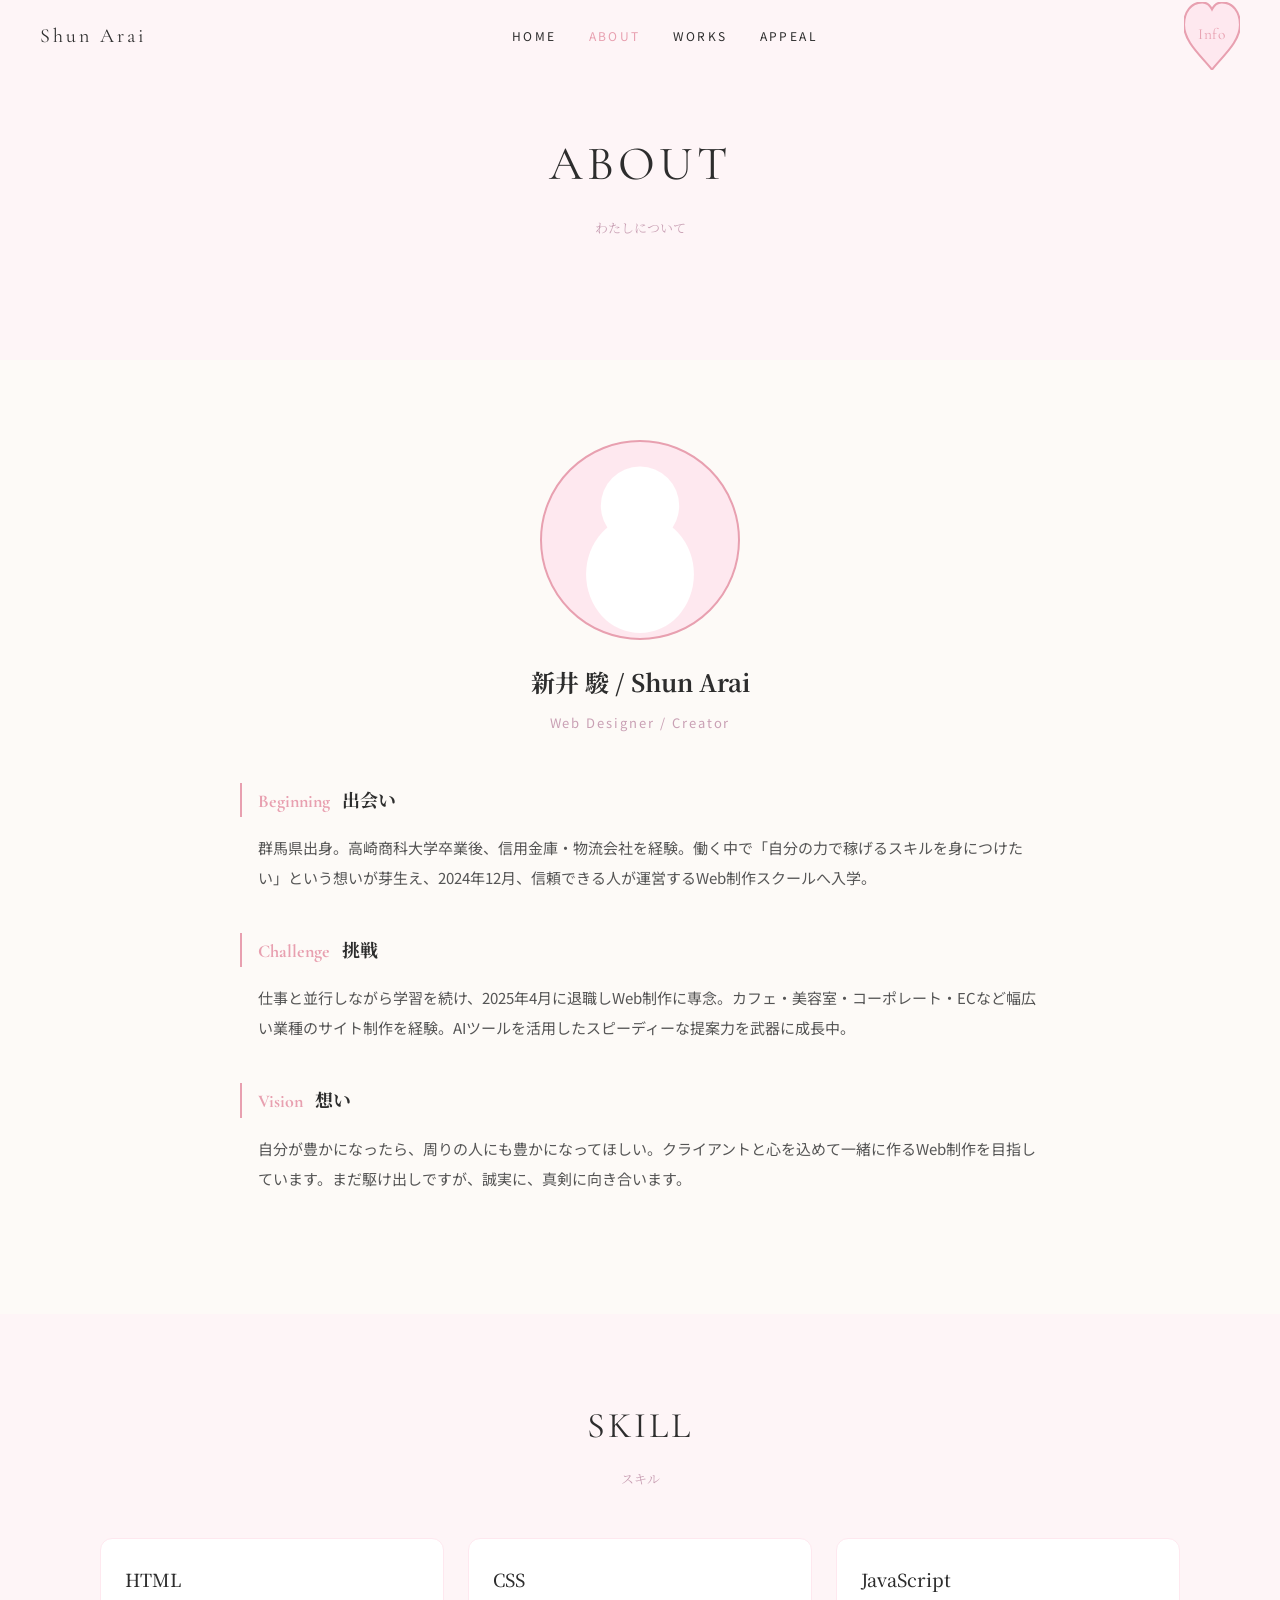
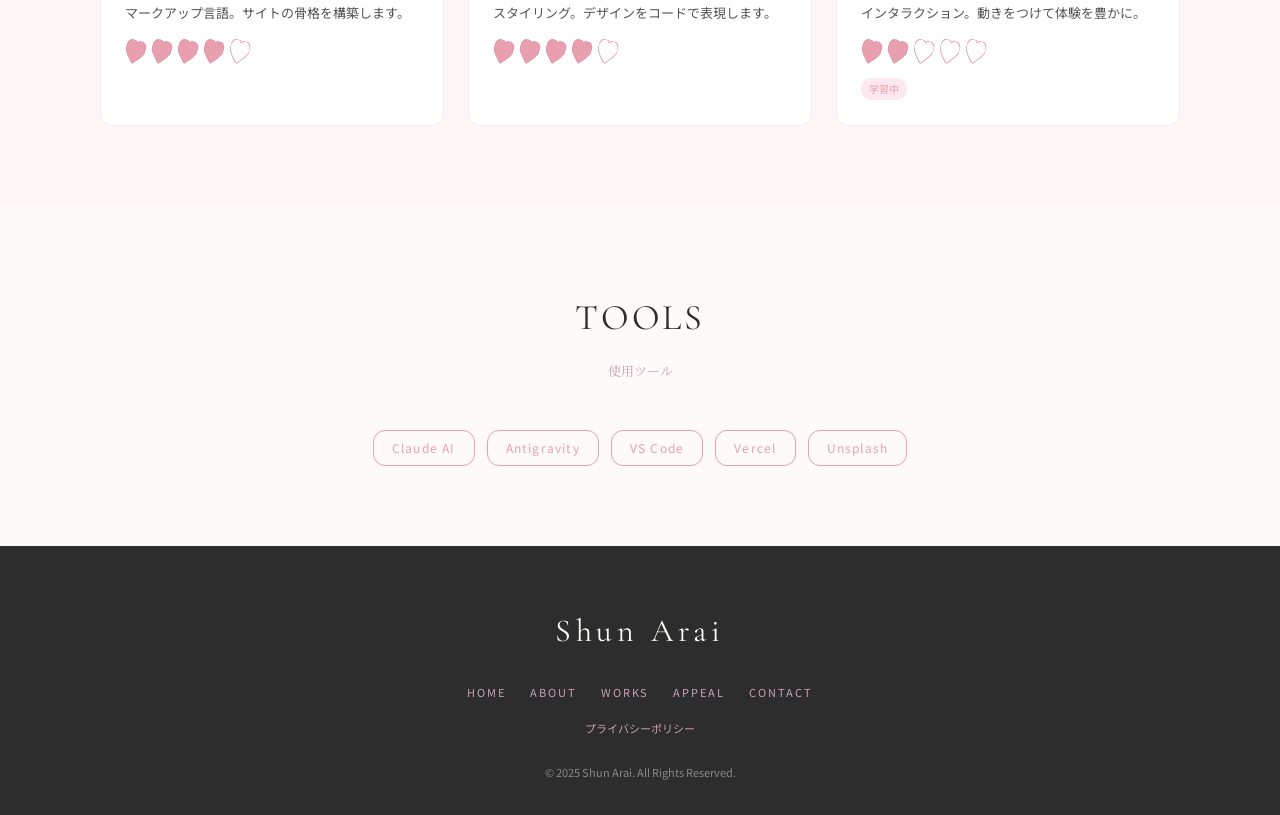
==== about.html @ b7d4d01d "Initial commit for Portfolio" ====
<!DOCTYPE html>
<html lang="ja">
<head>
  <meta charset="UTF-8">
  <meta name="viewport" content="width=device-width, initial-scale=1.0">
  <meta name="description" content="新井 駿のプロフィール。群馬県出身のWeb Designer / Creator。経歴・スキル・使用ツールをご紹介します。">
  <title>ABOUT | Shun Arai Portfolio</title>
  <link rel="stylesheet" href="style.css">
</head>
<body>
  <!-- ページ遷移オーバーレイ -->
  <div class="page-transition-overlay" id="page-transition"></div>

  <!-- ヘッダー -->
  <header class="header" id="header">
    <a href="index.html" class="header-logo">Shun Arai</a>
    <nav class="header-nav">
      <a href="index.html">HOME</a>
      <a href="about.html" class="is-active">ABOUT</a>
      <a href="works.html">WORKS</a>
      <a href="appeal.html">APPEAL</a>
    </nav>
    <a href="contact.html" class="header-cta-petal" aria-label="お問い合わせ">
      <svg viewBox="0 0 40 48" xmlns="http://www.w3.org/2000/svg">
        <path class="petal-bg" d="M20 48 C12 38 0 28 0 16 C0 7 5 0 13 0 C16 0 18.5 2 20 5 C21.5 2 24 0 27 0 C35 0 40 7 40 16 C40 28 28 38 20 48Z" fill="#FEE8EF" stroke="#E8A0B0" stroke-width="1.5"/>
        <text class="petal-text" x="20" y="26" text-anchor="middle" font-family="'Cormorant Garamond', serif" font-size="11" fill="#E8A0B0" letter-spacing="0.5">Info</text>
      </svg>
    </a>
    <button class="hamburger" id="hamburger" aria-label="メニューを開く">
      <span></span><span></span><span></span>
    </button>
  </header>

  <div class="sp-menu" id="sp-menu">
    <a href="index.html">HOME</a>
    <a href="about.html" class="is-active">ABOUT</a>
    <a href="works.html">WORKS</a>
    <a href="appeal.html">APPEAL</a>
    <a href="contact.html">INFO</a>
  </div>

  <!-- ヒーロー -->
  <section class="hero hero--medium bg-section" id="hero">
    <div class="sakura-container" data-petals="15"></div>
    <h1 class="hero-title">ABOUT</h1>
    <p class="hero-subtitle">わたしについて</p>
  </section>

  <!-- プロフィールセクション -->
  <section class="section bg-off-white" id="profile">
    <div class="container--narrow">
      <!-- 写真・名前・肩書き -->
      <div class="fade-in" style="text-align:center;margin-bottom:48px;">
        <div style="display:flex;justify-content:center;margin-bottom:20px;">
          <div class="profile-photo">
            <svg viewBox="0 0 200 200" xmlns="http://www.w3.org/2000/svg" aria-label="プロフィール写真">
              <ellipse cx="100" cy="135" rx="55" ry="60" fill="#fff"/>
              <circle cx="100" cy="65" r="40" fill="#fff"/>
            </svg>
          </div>
        </div>
        <h2 style="font-family:var(--font-serif);font-size:24px;color:var(--text-main);">新井 駿 / Shun Arai</h2>
        <p style="font-size:13px;letter-spacing:0.15em;color:var(--mauve);margin-top:8px;">Web Designer / Creator</p>
      </div>

      <!-- ストーリー：出会い -->
      <div class="story-chapter fade-in">
        <h3 class="story-title">
          <span class="story-title-en">Beginning</span>
          <span class="story-title-jp">出会い</span>
        </h3>
        <p class="story-text">群馬県出身。高崎商科大学卒業後、信用金庫・物流会社を経験。働く中で「自分の力で稼げるスキルを身につけたい」という想いが芽生え、2024年12月、信頼できる人が運営するWeb制作スクールへ入学。</p>
      </div>

      <!-- ストーリー：挑戦 -->
      <div class="story-chapter fade-in">
        <h3 class="story-title">
          <span class="story-title-en">Challenge</span>
          <span class="story-title-jp">挑戦</span>
        </h3>
        <p class="story-text">仕事と並行しながら学習を続け、2025年4月に退職しWeb制作に専念。カフェ・美容室・コーポレート・ECなど幅広い業種のサイト制作を経験。AIツールを活用したスピーディーな提案力を武器に成長中。</p>
      </div>

      <!-- ストーリー：想い -->
      <div class="story-chapter fade-in">
        <h3 class="story-title">
          <span class="story-title-en">Vision</span>
          <span class="story-title-jp">想い</span>
        </h3>
        <p class="story-text">自分が豊かになったら、周りの人にも豊かになってほしい。クライアントと心を込めて一緒に作るWeb制作を目指しています。まだ駆け出しですが、誠実に、真剣に向き合います。</p>
      </div>
    </div>
  </section>

  <!-- スキルセクション -->
  <section class="section bg-section" id="skill">
    <div class="container">
      <h2 class="section-title-en fade-in">SKILL</h2>
      <p class="section-title-sub fade-in">スキル</p>

      <div class="skill-grid fade-in">
        <!-- HTML -->
        <div class="skill-card">
          <h3 class="skill-name">HTML</h3>
          <p class="skill-desc">マークアップ言語。サイトの骨格を構築します。</p>
          <div class="skill-dots">
            <span class="skill-sakura is-filled"></span>
            <span class="skill-sakura is-filled"></span>
            <span class="skill-sakura is-filled"></span>
            <span class="skill-sakura is-filled"></span>
            <span class="skill-sakura"></span>
          </div>
        </div>
        <!-- CSS -->
        <div class="skill-card">
          <h3 class="skill-name">CSS</h3>
          <p class="skill-desc">スタイリング。デザインをコードで表現します。</p>
          <div class="skill-dots">
            <span class="skill-sakura is-filled"></span>
            <span class="skill-sakura is-filled"></span>
            <span class="skill-sakura is-filled"></span>
            <span class="skill-sakura is-filled"></span>
            <span class="skill-sakura"></span>
          </div>
        </div>
        <!-- JavaScript -->
        <div class="skill-card">
          <h3 class="skill-name">JavaScript</h3>
          <p class="skill-desc">インタラクション。動きをつけて体験を豊かに。</p>
          <div class="skill-dots">
            <span class="skill-sakura is-filled"></span>
            <span class="skill-sakura is-filled"></span>
            <span class="skill-sakura"></span>
            <span class="skill-sakura"></span>
            <span class="skill-sakura"></span>
          </div>
          <span class="skill-badge">学習中</span>
        </div>
      </div>
    </div>
  </section>

  <!-- 使用ツールセクション -->
  <section class="section bg-off-white" id="tools">
    <div class="container">
      <h2 class="section-title-en fade-in">TOOLS</h2>
      <p class="section-title-sub fade-in">使用ツール</p>

      <div class="tools-list fade-in">
        <span class="tool-tag">Claude AI</span>
        <span class="tool-tag">Antigravity</span>
        <span class="tool-tag">VS Code</span>
        <span class="tool-tag">Vercel</span>
        <span class="tool-tag">Unsplash</span>
      </div>
    </div>
  </section>

  <!-- フッター -->
  <footer class="footer">
    <p class="footer-logo">Shun Arai</p>
    <nav class="footer-nav">
      <a href="index.html">HOME</a>
      <a href="about.html">ABOUT</a>
      <a href="works.html">WORKS</a>
      <a href="appeal.html">APPEAL</a>
      <a href="contact.html">CONTACT</a>
    </nav>
    <p class="footer-privacy"><a href="privacy.html">プライバシーポリシー</a></p>
    <p class="footer-copy">© 2025 Shun Arai. All Rights Reserved.</p>
  </footer>

  <a href="contact.html" class="sp-fixed-cta">お問い合わせ</a>
  <script src="script.js"></script>
</body>
</html>
---- style.css ----
/* ============================================
   Shun Arai Portfolio - Design System
   テーマ：春・桜 / やわらかく上品で誠実な印象
   ============================================ */

/* --- Google Fonts 読み込み --- */
@import url('https://fonts.googleapis.com/css2?family=Cormorant+Garamond:wght@400;500&family=Noto+Sans+JP:wght@300;400;500&family=Noto+Serif+JP:wght@400;500;600&display=swap');

/* --- CSS変数（カラーパレット・フォント・共通値） --- */
:root {
  /* メインカラー */
  --off-white: #FDFAF7;
  --sakura-pink: #E8A0B0;
  --mauve: #C9A0B4;
  --charcoal: #2D2D2D;
  --light-pink: #FCE8EF;
  /* サブカラー */
  --bg-section: #FEF5F7;
  --bg-badge: #FEE8EF;
  /* テキストカラー */
  --text-main: #2D2D2D;
  --text-sub: #555;
  --text-muted: #888;
  /* フォント */
  --font-display: 'Cormorant Garamond', serif;
  --font-serif: 'Noto Serif JP', serif;
  --font-sans: 'Noto Sans JP', sans-serif;
  /* レイアウト */
  --header-height-pc: 72px;
  --header-height-sp: 56px;
  --max-width: 1080px;
  --max-width-narrow: 800px;
}

/* --- リセット --- */
*, *::before, *::after {
  margin: 0;
  padding: 0;
  box-sizing: border-box;
}

html {
  scroll-behavior: smooth;
  -webkit-text-size-adjust: 100%;
}

body {
  font-family: var(--font-sans);
  background: var(--off-white);
  color: var(--text-main);
  line-height: 1.8;
  overflow-x: hidden;
  -webkit-font-smoothing: antialiased;
}

a {
  text-decoration: none;
  color: inherit;
  transition: color 0.2s;
}

ul, ol { list-style: none; }
img { max-width: 100%; height: auto; display: block; }
button, input, select, textarea {
  font-family: inherit;
  font-size: inherit;
  border: none;
  outline: none;
  background: none;
}
button { cursor: pointer; }

/* --- 共通レイアウト --- */
.container {
  width: 90%;
  max-width: var(--max-width);
  margin: 0 auto;
}

.container--narrow {
  width: 90%;
  max-width: var(--max-width-narrow);
  margin: 0 auto;
}

/* セクション共通パディング */
.section { padding: 80px 0; }

/* セクションラベル（英字小文字） */
.section-label {
  font-family: var(--font-display);
  font-size: 11px;
  letter-spacing: 0.2em;
  color: var(--mauve);
  text-align: center;
  text-transform: uppercase;
  margin-bottom: 8px;
}

/* セクション見出し */
.section-title {
  font-family: var(--font-serif);
  font-size: 28px;
  font-weight: 500;
  color: var(--text-main);
  text-align: center;
  margin-bottom: 48px;
}

/* セクション英字見出し（大きめ） */
.section-title-en {
  font-family: var(--font-display);
  font-size: 36px;
  font-weight: 400;
  color: var(--text-main);
  text-align: center;
  letter-spacing: 0.08em;
}

.section-title-sub {
  font-family: var(--font-serif);
  font-size: 13px;
  color: var(--mauve);
  text-align: center;
  margin-top: 8px;
  margin-bottom: 48px;
}

/* 背景色ユーティリティ */
.bg-off-white { background: var(--off-white); }
.bg-section { background: var(--bg-section); }
.bg-light-pink { background: var(--light-pink); }

/* ============================================
   ヘッダー
   ============================================ */
.header {
  position: fixed;
  top: 0;
  left: 0;
  width: 100%;
  height: var(--header-height-pc);
  z-index: 1000;
  display: flex;
  align-items: center;
  justify-content: space-between;
  padding: 0 40px;
  background: transparent;
  transition: background 0.4s ease;
}

/* スクロール時に背景色を付与 */
.header.is-scrolled {
  background: var(--off-white);
}

/* ロゴ */
.header-logo {
  font-family: var(--font-display);
  font-size: 20px;
  font-weight: 400;
  letter-spacing: 0.15em;
  color: var(--text-main);
}

/* PCナビゲーション */
.header-nav {
  display: flex;
  align-items: center;
  gap: 32px;
}

.header-nav a {
  font-size: 12px;
  letter-spacing: 0.2em;
  color: var(--text-main);
  text-transform: uppercase;
  transition: color 0.2s;
}

.header-nav a:hover {
  color: var(--sakura-pink);
}

/* 現在のページをピンクに */
.header-nav a.is-active {
  color: var(--sakura-pink);
}

/* お問い合わせボタン（ヘッダー内・桜花びら型） */
.header-cta-petal {
  display: flex;
  align-items: center;
  justify-content: center;
  width: 56px;
  height: 68px;
  animation: headerPetalFloat 3s ease-in-out infinite;
  transition: transform 0.3s cubic-bezier(.34, 1.56, .64, 1);
  flex-shrink: 0;
}

.header-cta-petal:hover {
  transform: scale(1.08);
}

.header-cta-petal svg {
  width: 100%;
  height: 100%;
}

.header-cta-petal .petal-bg {
  transition: fill 0.3s;
}

.header-cta-petal .petal-text {
  transition: fill 0.3s;
}

.header-cta-petal:hover .petal-bg {
  fill: #E8A0B0;
}

.header-cta-petal:hover .petal-text {
  fill: #fff;
}

@keyframes headerPetalFloat {
  0%, 100% { transform: translateY(0); }
  50% { transform: translateY(-1px); }
}

/* ハンバーガーボタン */
.hamburger {
  display: none;
  flex-direction: column;
  gap: 5px;
  width: 24px;
  background: none;
  border: none;
  cursor: pointer;
  z-index: 1100;
}

.hamburger span {
  display: block;
  width: 100%;
  height: 1.5px;
  background: var(--text-main);
  transition: transform 0.3s, opacity 0.3s;
}

/* ハンバーガーアクティブ時（×に変形） */
.hamburger.is-active span:nth-child(1) {
  transform: translateY(6.5px) rotate(45deg);
}
.hamburger.is-active span:nth-child(2) {
  opacity: 0;
}
.hamburger.is-active span:nth-child(3) {
  transform: translateY(-6.5px) rotate(-45deg);
}

/* SPオーバーレイメニュー */
.sp-menu {
  display: none;
  position: fixed;
  top: 0;
  left: 0;
  width: 100%;
  height: 100vh;
  background: rgba(253, 250, 247, 0.97);
  backdrop-filter: blur(8px);
  -webkit-backdrop-filter: blur(8px);
  z-index: 1050;
  flex-direction: column;
  align-items: center;
  justify-content: center;
  gap: 32px;
}

.sp-menu.is-open {
  display: flex;
}

.sp-menu a {
  font-family: var(--font-display);
  font-size: 24px;
  letter-spacing: 0.15em;
  color: var(--text-main);
  text-transform: uppercase;
}

.sp-menu a.is-active {
  color: var(--sakura-pink);
}

/* ============================================
   フッター
   ============================================ */
.footer {
  background: var(--charcoal);
  padding: 56px 0 32px;
  text-align: center;
}

.footer-logo {
  font-family: var(--font-display);
  font-size: 32px;
  font-weight: 400;
  color: var(--off-white);
  letter-spacing: 0.15em;
  margin-bottom: 24px;
}

.footer-nav {
  display: flex;
  justify-content: center;
  gap: 24px;
  flex-wrap: wrap;
  margin-bottom: 16px;
}

.footer-nav a {
  font-size: 11px;
  letter-spacing: 0.18em;
  color: var(--mauve);
  text-transform: uppercase;
  transition: color 0.2s;
}

.footer-nav a:hover {
  color: var(--sakura-pink);
}

.footer-privacy {
  font-size: 11px;
  color: var(--mauve);
  margin-bottom: 24px;
}

.footer-privacy a {
  color: var(--mauve);
  transition: color 0.2s;
}

.footer-privacy a:hover {
  color: var(--sakura-pink);
}

.footer-copy {
  font-size: 11px;
  color: var(--text-muted);
}

/* ============================================
   SP固定お問い合わせボタン
   ============================================ */
.sp-fixed-cta {
  display: none;
}

/* ============================================
   桜の花びら落下アニメーション
   ============================================ */
.sakura-container {
  position: absolute;
  top: 0;
  left: 0;
  width: 100%;
  height: 100%;
  overflow: hidden;
  pointer-events: none;
  z-index: 1;
}

.sakura-petal {
  position: absolute;
  top: -20px;
  opacity: 0;
  pointer-events: none;
  animation: sakuraFall linear infinite;
}

/* 花びら落下キーフレーム */
@keyframes sakuraFall {
  0% {
    opacity: 0;
    transform: translateY(-20px) translateX(0) rotate(0deg);
  }
  10% {
    opacity: var(--petal-opacity, 0.5);
  }
  90% {
    opacity: var(--petal-opacity, 0.5);
  }
  100% {
    opacity: 0;
    transform: translateY(calc(100vh + 20px)) translateX(var(--petal-drift, 40px)) rotate(var(--petal-rotate, 360deg));
  }
}

/* ============================================
   プロフィール写真プレースホルダー
   差し替えやすい構造：.profile-photo 内の SVG を img に置き換えるだけ
   ============================================ */
.profile-photo {
  width: 200px;
  height: 200px;
  border-radius: 50%;
  border: 2px solid var(--sakura-pink);
  overflow: hidden;
  background: var(--bg-badge);
  display: flex;
  align-items: center;
  justify-content: center;
  flex-shrink: 0;
}

.profile-photo--large {
  width: 300px;
  height: 300px;
}

.profile-photo img {
  width: 100%;
  height: 100%;
  object-fit: cover;
}

/* ============================================
   フェードインアニメーション
   ============================================ */
.fade-in {
  opacity: 0;
  transform: translateY(20px);
  transition: opacity 0.7s ease, transform 0.7s ease;
}

.fade-in.is-visible {
  opacity: 1;
  transform: translateY(0);
}

/* ============================================
   横スクロールテキスト帯（マーキー）
   ============================================ */
.marquee {
  background: var(--light-pink);
  padding: 12px 0;
  overflow: hidden;
  white-space: nowrap;
}

.marquee-inner {
  display: inline-flex;
  animation: marqueeScroll 20s linear infinite;
}

.marquee-inner span {
  font-size: 11px;
  letter-spacing: 0.2em;
  color: var(--mauve);
  padding-right: 40px;
}

@keyframes marqueeScroll {
  0% { transform: translateX(0); }
  100% { transform: translateX(-50%); }
}

/* ============================================
   ヒーローセクション共通
   ============================================ */
.hero {
  position: relative;
  display: flex;
  flex-direction: column;
  align-items: center;
  justify-content: center;
  text-align: center;
  overflow: hidden;
}

.hero--full { height: 100vh; }
.hero--medium { height: 40vh; min-height: 280px; }
.hero--small { height: 30vh; min-height: 220px; }

.hero-title {
  font-family: var(--font-display);
  font-size: 48px;
  font-weight: 400;
  color: var(--text-main);
  letter-spacing: 0.08em;
  z-index: 2;
}

.hero-subtitle {
  font-family: var(--font-serif);
  font-size: 13px;
  color: var(--mauve);
  margin-top: 8px;
  z-index: 2;
}

/* ============================================
   SCROLLインジケーター（テキスト＋下矢印）
   ============================================ */
.scroll-indicator {
  position: absolute;
  bottom: 32px;
  left: 50%;
  transform: translateX(-50%);
  z-index: 2;
  display: flex;
  flex-direction: column;
  align-items: center;
  gap: 4px;
  animation: scrollBounce 1.5s ease-in-out infinite;
}

.scroll-text {
  font-family: var(--font-display);
  font-size: 10px;
  letter-spacing: 0.2em;
  color: var(--sakura-pink);
}

.scroll-indicator span:last-child {
  font-family: var(--font-display);
  font-size: 24px;
  color: var(--sakura-pink);
}

@keyframes scrollBounce {
  0%, 100% { transform: translateX(-50%) translateY(0); }
  50% { transform: translateX(-50%) translateY(4px); }
}

/* ============================================
   カード共通
   ============================================ */
.card {
  background: #fff;
  border-radius: 12px;
  overflow: hidden;
  transition: transform 0.3s ease;
}

.card:hover {
  transform: translateY(-6px);
}

.card-thumbnail {
  width: 100%;
  height: 200px;
  object-fit: cover;
}

.card-body {
  padding: 20px;
}

.card-name {
  font-family: var(--font-serif);
  font-size: 15px;
  font-weight: 500;
  color: var(--text-main);
  margin-bottom: 8px;
}

.card-tag {
  display: inline-block;
  background: var(--bg-badge);
  color: var(--sakura-pink);
  font-size: 11px;
  padding: 3px 10px;
  border-radius: 12px;
  margin-bottom: 8px;
}

.card-comment {
  font-size: 13px;
  color: var(--text-muted);
  line-height: 1.6;
}

/* ============================================
   ボタン共通
   ============================================ */
.btn-outline {
  display: inline-block;
  border: 1px solid var(--sakura-pink);
  color: var(--sakura-pink);
  padding: 12px 32px;
  font-size: 13px;
  letter-spacing: 0.1em;
  transition: background 0.2s, color 0.2s;
  text-align: center;
}

.btn-outline:hover {
  background: var(--sakura-pink);
  color: #fff;
}

.btn-primary {
  display: inline-block;
  background: var(--sakura-pink);
  color: #fff;
  padding: 14px 32px;
  font-size: 15px;
  letter-spacing: 0.1em;
  border-radius: 6px;
  transition: background 0.2s;
  text-align: center;
  border: none;
  cursor: pointer;
  width: 100%;
}

.btn-primary:hover {
  background: #D48898;
}

/* ============================================
   フォーム共通
   ============================================ */
.form-group {
  margin-bottom: 24px;
}

.form-label {
  display: flex;
  align-items: center;
  gap: 8px;
  font-size: 13px;
  color: var(--text-sub);
  margin-bottom: 6px;
}

.form-required {
  background: var(--sakura-pink);
  color: #fff;
  font-size: 10px;
  padding: 2px 8px;
  border-radius: 10px;
}

.form-input,
.form-select,
.form-textarea {
  width: 100%;
  border: 1px solid #E8C5D0;
  border-radius: 6px;
  padding: 12px 16px;
  font-size: 15px;
  color: var(--text-main);
  background: #fff;
  transition: border-color 0.2s;
}

.form-input:focus,
.form-select:focus,
.form-textarea:focus {
  border-color: var(--sakura-pink);
  box-shadow: 0 0 0 3px rgba(232, 160, 176, 0.15);
}

.form-error {
  font-size: 12px;
  color: #E05070;
  margin-top: 4px;
  display: none;
}

.form-error.is-visible {
  display: block;
}

/* ============================================
   テキストリンク
   ============================================ */
.text-link {
  font-size: 12px;
  letter-spacing: 0.15em;
  color: var(--sakura-pink);
  transition: opacity 0.2s;
}

.text-link:hover {
  text-decoration: underline;
}

/* ============================================
   送信完了ダイアログ
   ============================================ */
.dialog-overlay {
  display: none;
  position: fixed;
  top: 0;
  left: 0;
  width: 100%;
  height: 100%;
  background: rgba(45, 45, 45, 0.5);
  z-index: 2000;
  align-items: center;
  justify-content: center;
}

.dialog-overlay.is-open {
  display: flex;
}

.dialog {
  background: #fff;
  border-radius: 12px;
  padding: 40px 32px;
  max-width: 420px;
  width: 90%;
  text-align: center;
}

.dialog-title {
  font-family: var(--font-serif);
  font-size: 18px;
  color: var(--text-main);
  margin-bottom: 16px;
}

.dialog-text {
  font-size: 14px;
  color: var(--text-sub);
  line-height: 1.8;
  margin-bottom: 24px;
}

.dialog-close {
  display: inline-block;
  border: 1px solid var(--sakura-pink);
  color: var(--sakura-pink);
  padding: 10px 32px;
  font-size: 13px;
  border-radius: 6px;
  cursor: pointer;
  transition: background 0.2s, color 0.2s;
}

.dialog-close:hover {
  background: var(--sakura-pink);
  color: #fff;
}

/* ============================================
   index.html - 自己紹介ダイジェスト
   ============================================ */
.intro-grid {
  display: grid;
  grid-template-columns: 1fr 1fr;
  gap: 80px;
  align-items: center;
}

.intro-photo {
  display: flex;
  justify-content: center;
}

/* ============================================
   index.html - 制作実績グリッド
   ============================================ */
.works-grid {
  display: grid;
  grid-template-columns: repeat(3, 1fr);
  gap: 24px;
}

/* ============================================
   index.html - 桜CTAリンク
   ============================================ */
.sakura-cta-link {
  display: block;
  transition: transform 0.35s cubic-bezier(.34, 1.56, .64, 1);
}

.sakura-cta-link:hover {
  transform: scale(1.06);
}

.sakura-cta-svg {
  width: 240px;
  height: 280px;
  display: block;
  margin: 0 auto;
}

/* ============================================
   about.html - ストーリー章
   ============================================ */
.story-chapter {
  margin-bottom: 40px;
}

.story-title {
  display: flex;
  align-items: baseline;
  gap: 12px;
  border-left: 2px solid var(--sakura-pink);
  padding-left: 16px;
  margin-bottom: 16px;
}

.story-title-en {
  font-family: var(--font-display);
  font-size: 18px;
  color: var(--sakura-pink);
}

.story-title-jp {
  font-family: var(--font-serif);
  font-size: 18px;
  color: var(--text-main);
}

.story-text {
  font-family: var(--font-sans);
  font-size: 15px;
  line-height: 2.0;
  color: var(--text-sub);
  padding-left: 18px;
}

/* ============================================
   about.html - スキルカード
   ============================================ */
.skill-grid {
  display: grid;
  grid-template-columns: repeat(3, 1fr);
  gap: 24px;
}

.skill-card {
  background: #fff;
  border-radius: 12px;
  padding: 24px;
  border: 1px solid var(--bg-badge);
}

.skill-name {
  font-family: var(--font-serif);
  font-size: 18px;
  font-weight: 500;
  color: var(--text-main);
  margin-bottom: 8px;
}

.skill-desc {
  font-size: 13px;
  color: var(--text-sub);
  margin-bottom: 16px;
  line-height: 1.6;
}

/* スキルレベルドット */
.skill-dots {
  display: flex;
  gap: 6px;
  margin-bottom: 8px;
}

/* 桜花びら1枚型スキルインジケーター（sakura3の花びらを忠実に再現） */
.skill-sakura {
  width: 20px;
  height: 24px;
  display: inline-block;
  transform: rotate(15deg);
  /* 花びらアウトライン（白抜き） */
  background-image: url("data:image/svg+xml,%3Csvg viewBox='0 0 40 48' xmlns='http://www.w3.org/2000/svg'%3E%3Cpath d='M20 48 C12 38 0 28 0 16 C0 7 5 0 13 0 C16 0 18.5 2 20 5 C21.5 2 24 0 27 0 C35 0 40 7 40 16 C40 28 28 38 20 48Z' fill='none' stroke='%23E8A0B0' stroke-width='2' stroke-linecap='round' stroke-linejoin='round'/%3E%3C/svg%3E");
  background-size: contain;
  background-repeat: no-repeat;
}

/* 色あり（ピンク塗り） */
.skill-sakura.is-filled {
  background-image: url("data:image/svg+xml,%3Csvg viewBox='0 0 40 48' xmlns='http://www.w3.org/2000/svg'%3E%3Cpath d='M20 48 C12 38 0 28 0 16 C0 7 5 0 13 0 C16 0 18.5 2 20 5 C21.5 2 24 0 27 0 C35 0 40 7 40 16 C40 28 28 38 20 48Z' fill='%23E8A0B0' stroke='%23D4738B' stroke-width='1' stroke-linecap='round' stroke-linejoin='round'/%3E%3C/svg%3E");
}

/* 学習中バッジ */
.skill-badge {
  display: inline-block;
  background: var(--bg-badge);
  color: var(--sakura-pink);
  font-size: 10px;
  padding: 2px 8px;
  border-radius: 10px;
}

/* ============================================
   about.html - 使用ツールタグ
   ============================================ */
.tools-list {
  display: flex;
  flex-wrap: wrap;
  justify-content: center;
  gap: 12px;
}

.tool-tag {
  border: 1px solid var(--sakura-pink);
  color: var(--sakura-pink);
  padding: 6px 18px;
  border-radius: 12px;
  font-size: 12px;
  letter-spacing: 0.1em;
}

/* ============================================
   works.html - 桜花びらカード
   ============================================ */
/* 段組みレイアウト */
.petal-row {
  display: flex;
  justify-content: center;
  gap: 40px;
  margin-bottom: 48px;
}

.petal-row--3 { gap: 32px; }
.petal-row--2 { gap: 48px; }

/* 個々のカード */
.petal-item {
  display: flex;
  flex-direction: column;
  align-items: center;
  /* ふわふわ揺れアニメーション */
  animation: petalFloat 4s ease-in-out infinite;
}

.petal-item:nth-child(2) { animation-delay: 0.8s; }
.petal-item:nth-child(3) { animation-delay: 1.6s; }

@keyframes petalFloat {
  0%, 100% { transform: translateY(0); }
  50% { transform: translateY(-2px); }
}

/* カードリンク */
.petal-card {
  display: block;
  position: relative;
}

/* 画像ラッパー（clipPathで花びら型に切り抜き） */
.petal-image-wrap {
  position: relative;
  width: 220px;
  height: 260px;
  transition: transform 0.35s cubic-bezier(.34, 1.56, .64, 1);
}

.petal-card:hover .petal-image-wrap {
  transform: translateY(-10px) scale(1.04);
}

/* 画像をclipPathで花びら型に */
.petal-image {
  width: 100%;
  height: 100%;
  object-fit: cover;
  clip-path: url(#petal-clip);
}

/* 花びらのアウトラインSVG */
.petal-outline {
  position: absolute;
  top: 0;
  left: 0;
  width: 100%;
  height: 100%;
  pointer-events: none;
}

/* ホバーオーバーレイ */
.petal-overlay {
  position: absolute;
  top: 0;
  left: 0;
  width: 100%;
  height: 100%;
  clip-path: url(#petal-clip);
  background: rgba(232, 160, 176, 0.25);
  display: flex;
  align-items: center;
  justify-content: center;
  opacity: 0;
  transition: opacity 0.3s;
}

.petal-overlay span {
  color: #fff;
  font-size: 12px;
  letter-spacing: 0.15em;
  font-family: var(--font-display);
}

.petal-card:hover .petal-overlay {
  opacity: 1;
}

/* 花びら下の情報 */
.petal-info {
  text-align: center;
  margin-top: 16px;
}

.petal-name {
  font-family: var(--font-serif);
  font-size: 15px;
  font-weight: 500;
  color: var(--text-main);
  margin-bottom: 6px;
}

.petal-tag {
  display: inline-block;
  background: var(--bg-badge);
  color: var(--sakura-pink);
  font-size: 10px;
  padding: 3px 12px;
  border-radius: 12px;
  margin-bottom: 4px;
}

.petal-comment {
  font-family: var(--font-sans);
  font-size: 12px;
  color: var(--text-muted);
  margin-top: 4px;
}
/* ============================================
   appeal.html - 強み（左右交互レイアウト）
   ============================================ */
.strength-item {
  display: grid;
  grid-template-columns: 1fr 1fr;
  gap: 60px;
  align-items: center;
  padding: 60px 0;
  border-bottom: 1px solid var(--bg-badge);
}

.strength-item:last-child {
  border-bottom: none;
}

/* 偶数番目は写真左・テキスト右（reverseクラスで制御） */
.strength-item--reverse .strength-photo {
  order: -1;
}

.strength-number {
  font-family: var(--font-display);
  font-size: 36px;
  font-weight: 400;
  color: var(--sakura-pink);
  margin-bottom: 8px;
}

.strength-number-en {
  font-size: 36px;
}

.strength-name {
  font-family: var(--font-serif);
  font-size: 18px;
  color: var(--text-main);
  margin-bottom: 16px;
}

.strength-desc {
  font-family: var(--font-sans);
  font-size: 15px;
  line-height: 2.0;
  color: var(--text-sub);
}

.strength-photo img {
  width: 100%;
  height: 280px;
  object-fit: cover;
  border-radius: 8px;
}

/* ============================================
   appeal.html - 安心材料カード
   ============================================ */
.assurance-heading {
  font-family: var(--font-serif);
  font-size: 20px;
  text-align: center;
  color: var(--text-main);
  margin-bottom: 48px;
}

.assurance-grid {
  display: grid;
  grid-template-columns: repeat(3, 1fr);
  gap: 24px;
}

.assurance-card {
  background: #fff;
  border-radius: 12px;
  padding: 28px;
  border: 1px solid var(--bg-badge);
}

.assurance-card-title {
  font-family: var(--font-serif);
  font-size: 16px;
  font-weight: 500;
  color: var(--text-main);
  margin-bottom: 12px;
}

.assurance-card-text {
  font-size: 14px;
  color: var(--text-sub);
  line-height: 1.8;
}

/* ============================================
   contact.html - ヒーロー小さな桜飾り
   ============================================ */
.contact-petal-mini {
  animation: contactMiniFloat 4s ease-in-out infinite;
}

@keyframes contactMiniFloat {
  0%, 100% { transform: translateY(0); }
  50% { transform: translateY(-2px); }
}

/* ============================================
   privacy.html - ポリシー本文
   ============================================ */
.privacy-block {
  margin-bottom: 40px;
}

.privacy-heading {
  font-family: var(--font-serif);
  font-size: 18px;
  font-weight: 500;
  color: var(--text-main);
  border-left: 2px solid var(--sakura-pink);
  padding-left: 12px;
  margin-bottom: 12px;
}

.privacy-text {
  font-family: var(--font-sans);
  font-size: 14px;
  line-height: 2.0;
  color: var(--text-sub);
}

.privacy-list {
  padding-left: 24px;
  margin-top: 8px;
}

.privacy-list li {
  font-size: 14px;
  color: var(--text-sub);
  line-height: 2.0;
  list-style: disc;
}

/* ============================================
   ページ遷移オーバーレイ
   ============================================ */
/* オーバーレイ本体（薄ピンク背景・通常時は非表示） */
.page-transition-overlay {
  position: fixed;
  inset: 0;
  z-index: 9999;
  background: #FCE8EF;
  opacity: 0;
  pointer-events: none;
  transition: opacity 0.3s ease;
  display: flex;
  align-items: center;
  justify-content: center;
  overflow: hidden;
}

/* フェードイン状態 */
.page-transition-overlay.is-active {
  opacity: 1;
  pointer-events: all;
}

/* 桜花全体のコンテナ（5枚の花びらを格納） */
.transition-sakura {
  position: relative;
  width: 120px;
  height: 120px;
  opacity: 0;
  transform: scale(0.3) rotate(0deg);
}

/* 回転アニメーション発動 */
.transition-sakura.is-spinning {
  animation: sakuraSpin 1.5s ease-in-out forwards;
}

@keyframes sakuraSpin {
  0% {
    opacity: 1;
    transform: scale(0.3) rotate(0deg);
  }
  50% {
    opacity: 1;
    transform: scale(1.2) rotate(180deg);
  }
  80% {
    opacity: 0.8;
    transform: scale(1.0) rotate(400deg);
  }
  100% {
    opacity: 0;
    transform: scale(0.1) rotate(540deg);
  }
}

/* 各花びら（5枚を72°ずつ配置） */
.transition-sakura-petal {
  position: absolute;
  top: 50%;
  left: 50%;
  transform-origin: center bottom;
}

/* ============================================
   レスポンシブ（768px以下）
   ============================================ */
@media (max-width: 768px) {
  /* ヘッダー */
  .header {
    height: var(--header-height-sp);
    padding: 0 20px;
  }
  .header-nav,
  .header-cta-petal {
    display: none;
  }
  .hamburger {
    display: flex;
  }

  /* SP固定ボタン表示 */
  .sp-fixed-cta {
    display: flex;
    position: fixed;
    bottom: 0;
    left: 0;
    width: 100%;
    height: 52px;
    background: var(--sakura-pink);
    color: #fff;
    font-size: 13px;
    letter-spacing: 0.1em;
    align-items: center;
    justify-content: center;
    z-index: 999;
  }

  /* セクション */
  .section { padding: 56px 0; }
  .section-title { font-size: 24px; margin-bottom: 32px; }
  .section-title-en { font-size: 28px; }

  /* ヒーロー */
  .hero-title { font-size: 36px; }
  .hero-main-title { font-size: 32px !important; }

  /* 自己紹介ダイジェスト SP */
  .intro-grid {
    grid-template-columns: 1fr;
    gap: 32px;
  }
  .intro-photo { order: -1; }
  .profile-photo--large {
    width: 200px;
    height: 200px;
  }

  /* 制作実績グリッド SP */
  .works-grid {
    grid-template-columns: 1fr;
    gap: 20px;
  }

  /* 桜CTA SP */
  .sakura-cta-svg {
    width: 180px;
    height: 210px;
  }

  /* スキルグリッド SP */
  .skill-grid {
    grid-template-columns: 1fr;
    gap: 16px;
  }

  /* 花びらカード SP */
  .petal-row {
    flex-direction: column;
    align-items: center;
    gap: 32px;
  }
  .petal-image-wrap {
    width: 180px;
    height: 210px;
  }

  /* 強み SP（縦並び） */
  .strength-item {
    grid-template-columns: 1fr;
    gap: 24px;
    padding: 40px 0;
  }
  .strength-item--reverse .strength-photo {
    order: 0;
  }
  .strength-number { font-size: 28px; }
  .strength-number-en { font-size: 28px; }
  .strength-photo img { height: 200px; }

  /* 安心材料 SP */
  .assurance-grid {
    grid-template-columns: 1fr;
    gap: 16px;
  }
  .assurance-heading { font-size: 18px; }

  /* フッター SP固定ボタン分の余白 */
  .footer { padding-bottom: 84px; }
}
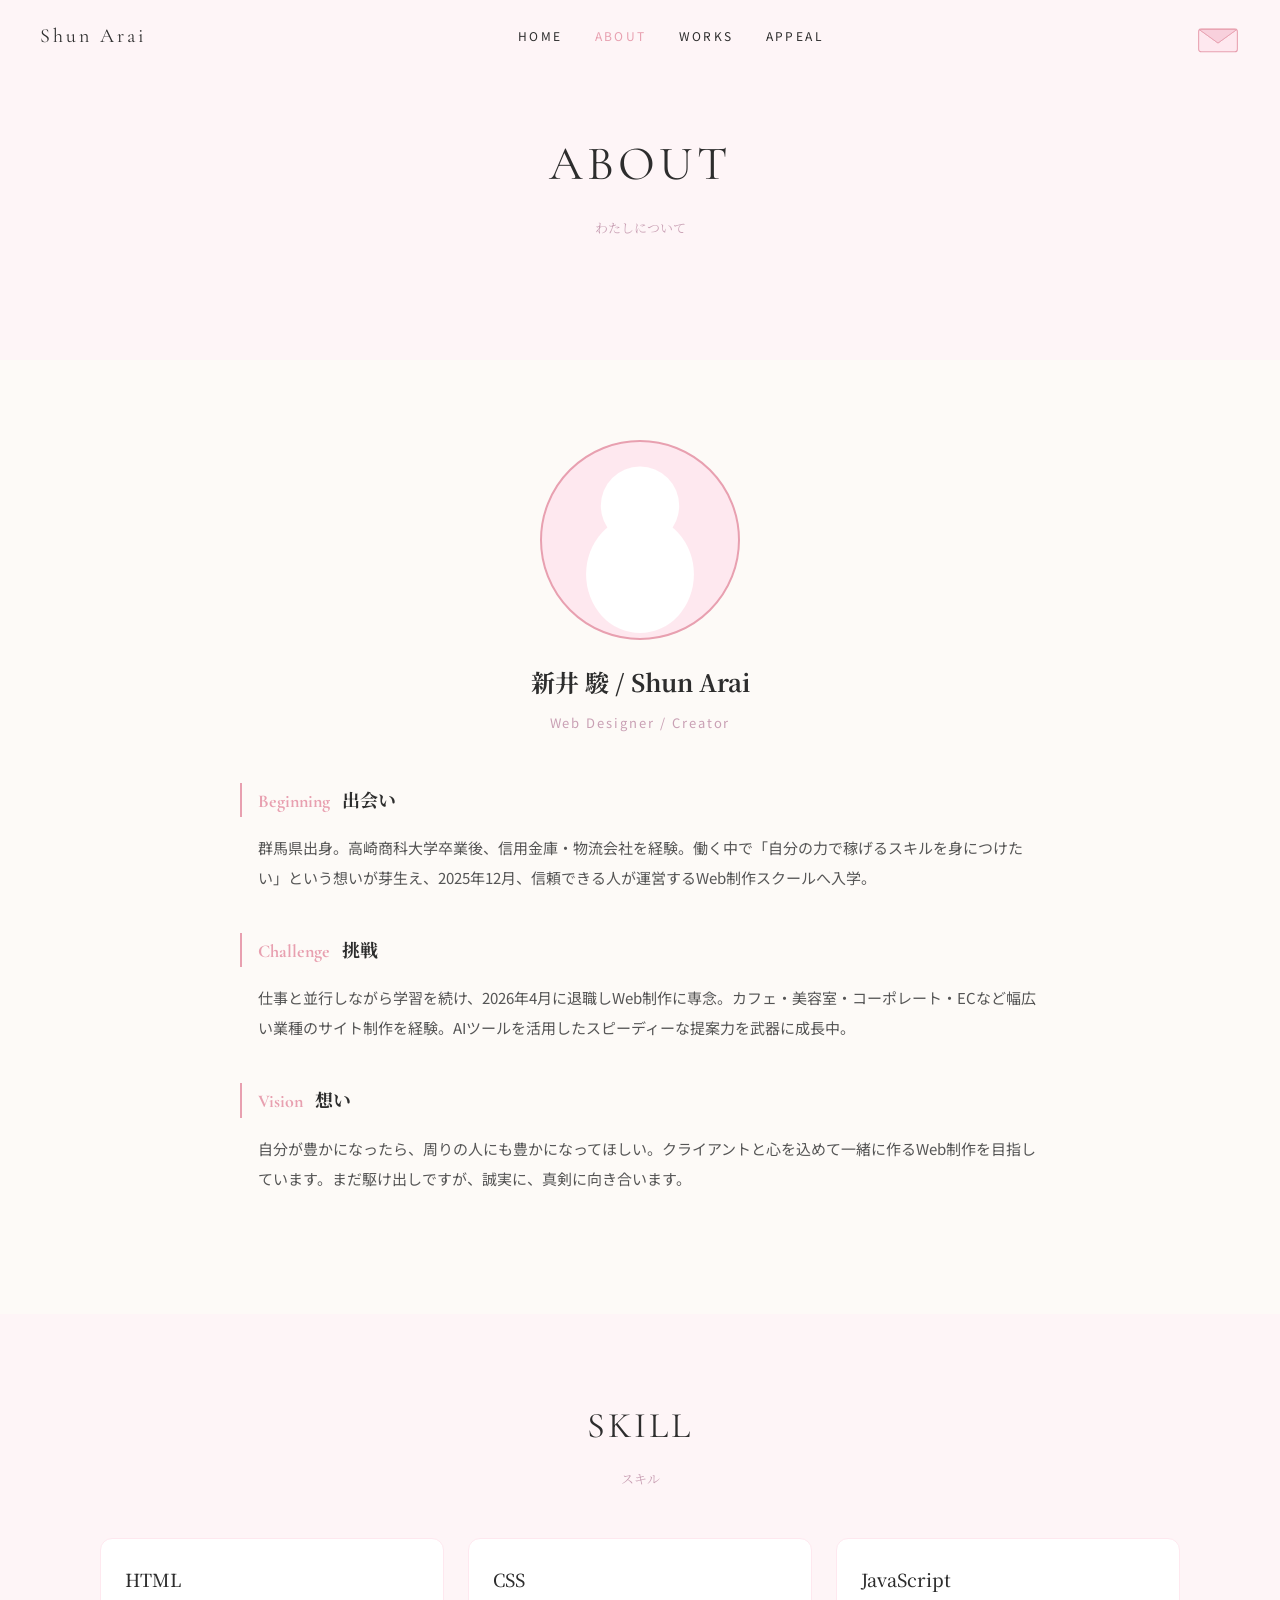
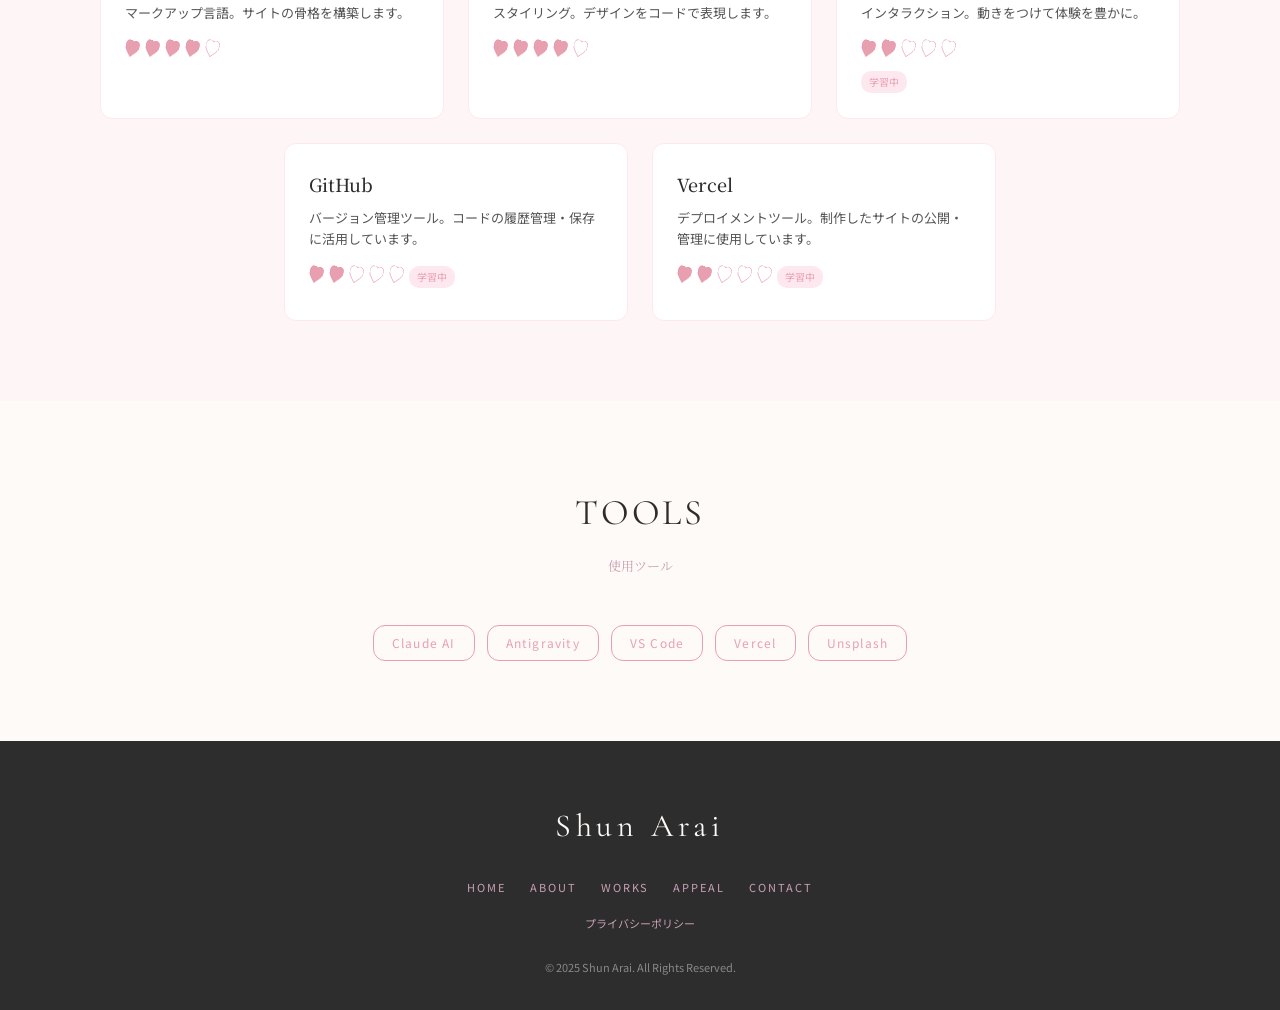
==== commit 697b0f53: "仕様の変更" ====
--- a/about.html
+++ b/about.html
@@ -5,6 +5,7 @@
   <meta name="viewport" content="width=device-width, initial-scale=1.0">
   <meta name="description" content="新井 駿のプロフィール。群馬県出身のWeb Designer / Creator。経歴・スキル・使用ツールをご紹介します。">
   <title>ABOUT | Shun Arai Portfolio</title>
+  <link rel="icon" type="image/svg+xml" href="data:image/svg+xml,%3Csvg viewBox='0 0 40 48' xmlns='http://www.w3.org/2000/svg'%3E%3Cpath d='M20 48 C12 38 0 28 0 16 C0 7 5 0 13 0 C16 0 18.5 2 20 5 C21.5 2 24 0 27 0 C35 0 40 7 40 16 C40 28 28 38 20 48Z' fill='%23E8A0B0'/%3E%3C/svg%3E">
   <link rel="stylesheet" href="style.css">
 </head>
 <body>
@@ -21,9 +22,13 @@
       <a href="appeal.html">APPEAL</a>
     </nav>
     <a href="contact.html" class="header-cta-petal" aria-label="お問い合わせ">
-      <svg viewBox="0 0 40 48" xmlns="http://www.w3.org/2000/svg">
-        <path class="petal-bg" d="M20 48 C12 38 0 28 0 16 C0 7 5 0 13 0 C16 0 18.5 2 20 5 C21.5 2 24 0 27 0 C35 0 40 7 40 16 C40 28 28 38 20 48Z" fill="#FEE8EF" stroke="#E8A0B0" stroke-width="1.5"/>
-        <text class="petal-text" x="20" y="26" text-anchor="middle" font-family="'Cormorant Garamond', serif" font-size="11" fill="#E8A0B0" letter-spacing="0.5">Info</text>
+      <svg viewBox="0 0 50 40" xmlns="http://www.w3.org/2000/svg">
+        <rect class="env-letter" x="11" y="14" width="28" height="18" rx="2" fill="#fff" stroke="#E8A0B0" stroke-width="0.8"/>
+        <line class="env-letter" x1="15" y1="20" x2="35" y2="20" stroke="#E8A0B0" stroke-width="0.6" opacity="0.4"/>
+        <line class="env-letter" x1="15" y1="24" x2="31" y2="24" stroke="#E8A0B0" stroke-width="0.6" opacity="0.4"/>
+        <rect x="3" y="12" width="44" height="26" rx="3" fill="#FEE8EF" stroke="#E8A0B0" stroke-width="1.2"/>
+        <path d="M3.5,12.5 L46.5,12.5 L25,28Z" fill="none" stroke="#E8A0B0" stroke-width="1" stroke-linejoin="round"/>
+        <path class="env-flap" d="M3.5,12.5 L46.5,12.5 L25,28Z" fill="#F8D0DC" stroke="#E8A0B0" stroke-width="1" stroke-linejoin="round"/>
       </svg>
     </a>
     <button class="hamburger" id="hamburger" aria-label="メニューを開く">
@@ -69,7 +74,7 @@
           <span class="story-title-en">Beginning</span>
           <span class="story-title-jp">出会い</span>
         </h3>
-        <p class="story-text">群馬県出身。高崎商科大学卒業後、信用金庫・物流会社を経験。働く中で「自分の力で稼げるスキルを身につけたい」という想いが芽生え、2024年12月、信頼できる人が運営するWeb制作スクールへ入学。</p>
+        <p class="story-text">群馬県出身。高崎商科大学卒業後、信用金庫・物流会社を経験。働く中で「自分の力で稼げるスキルを身につけたい」という想いが芽生え、2025年12月、信頼できる人が運営するWeb制作スクールへ入学。</p>
       </div>
 
       <!-- ストーリー：挑戦 -->
@@ -78,7 +83,7 @@
           <span class="story-title-en">Challenge</span>
           <span class="story-title-jp">挑戦</span>
         </h3>
-        <p class="story-text">仕事と並行しながら学習を続け、2025年4月に退職しWeb制作に専念。カフェ・美容室・コーポレート・ECなど幅広い業種のサイト制作を経験。AIツールを活用したスピーディーな提案力を武器に成長中。</p>
+        <p class="story-text">仕事と並行しながら学習を続け、2026年4月に退職しWeb制作に専念。カフェ・美容室・コーポレート・ECなど幅広い業種のサイト制作を経験。AIツールを活用したスピーディーな提案力を武器に成長中。</p>
       </div>
 
       <!-- ストーリー：想い -->
@@ -135,6 +140,36 @@
             <span class="skill-sakura"></span>
           </div>
           <span class="skill-badge">学習中</span>
+        </div>
+      </div>
+
+      <!-- 2行目：GitHub・Vercel（中央揃え） -->
+      <div class="skill-grid skill-grid--2col fade-in">
+        <!-- GitHub -->
+        <div class="skill-card">
+          <h3 class="skill-name">GitHub</h3>
+          <p class="skill-desc">バージョン管理ツール。コードの履歴管理・保存に活用しています。</p>
+          <div class="skill-dots">
+            <span class="skill-sakura is-filled"></span>
+            <span class="skill-sakura is-filled"></span>
+            <span class="skill-sakura"></span>
+            <span class="skill-sakura"></span>
+            <span class="skill-sakura"></span>
+            <span class="skill-badge">学習中</span>
+          </div>
+        </div>
+        <!-- Vercel -->
+        <div class="skill-card">
+          <h3 class="skill-name">Vercel</h3>
+          <p class="skill-desc">デプロイメントツール。制作したサイトの公開・管理に使用しています。</p>
+          <div class="skill-dots">
+            <span class="skill-sakura is-filled"></span>
+            <span class="skill-sakura is-filled"></span>
+            <span class="skill-sakura"></span>
+            <span class="skill-sakura"></span>
+            <span class="skill-sakura"></span>
+            <span class="skill-badge">学習中</span>
+          </div>
         </div>
       </div>
     </div>
@@ -167,7 +202,7 @@
       <a href="contact.html">CONTACT</a>
     </nav>
     <p class="footer-privacy"><a href="privacy.html">プライバシーポリシー</a></p>
-    <p class="footer-copy">© 2025 Shun Arai. All Rights Reserved.</p>
+    <p class="footer-copy">&copy; 2025 Shun Arai. All Rights Reserved.</p>
   </footer>
 
   <a href="contact.html" class="sp-fixed-cta">お問い合わせ</a>
--- a/style.css
+++ b/style.css
@@ -187,46 +187,40 @@
   color: var(--sakura-pink);
 }
 
-/* お問い合わせボタン（ヘッダー内・桜花びら型） */
+/* お問い合わせボタン（ヘッダー内・封筒型） */
 .header-cta-petal {
   display: flex;
   align-items: center;
   justify-content: center;
-  width: 56px;
-  height: 68px;
-  animation: headerPetalFloat 3s ease-in-out infinite;
-  transition: transform 0.3s cubic-bezier(.34, 1.56, .64, 1);
+  width: 44px;
+  height: 36px;
   flex-shrink: 0;
-}
-
-.header-cta-petal:hover {
-  transform: scale(1.08);
+  text-decoration: none;
 }
 
 .header-cta-petal svg {
   width: 100%;
   height: 100%;
-}
-
-.header-cta-petal .petal-bg {
-  transition: fill 0.3s;
-}
-
-.header-cta-petal .petal-text {
-  transition: fill 0.3s;
-}
-
-.header-cta-petal:hover .petal-bg {
-  fill: #E8A0B0;
-}
-
-.header-cta-petal:hover .petal-text {
-  fill: #fff;
-}
-
-@keyframes headerPetalFloat {
-  0%, 100% { transform: translateY(0); }
-  50% { transform: translateY(-1px); }
+  overflow: visible;
+}
+
+/* 手紙（ホバーで上に飛び出す） */
+.env-letter {
+  transition: transform 0.4s cubic-bezier(.34, 1.56, .64, 1);
+}
+
+/* 封筒フタ（閉じた状態＝下向き、ホバーで上に開く） */
+.env-flap {
+  transition: transform 0.35s ease;
+  transform-origin: 25px 12px;
+}
+
+.header-cta-petal:hover .env-letter {
+  transform: translateY(-8px);
+}
+
+.header-cta-petal:hover .env-flap {
+  transform: rotateX(180deg);
 }
 
 /* ハンバーガーボタン */
@@ -787,10 +781,11 @@
 }
 
 .sakura-cta-svg {
-  width: 240px;
-  height: 280px;
+  width: 200px;
+  height: 240px;
   display: block;
   margin: 0 auto;
+  overflow: visible;
 }
 
 /* ============================================
@@ -838,6 +833,13 @@
   gap: 24px;
 }
 
+/* 2列中央揃え（GitHub・Vercel行） */
+.skill-grid--2col {
+  grid-template-columns: repeat(2, 1fr);
+  max-width: 66%;
+  margin: 24px auto 0;
+}
+
 .skill-card {
   background: #fff;
   border-radius: 12px;
@@ -869,10 +871,11 @@
 
 /* 桜花びら1枚型スキルインジケーター（sakura3の花びらを忠実に再現） */
 .skill-sakura {
-  width: 20px;
-  height: 24px;
+  width: 14px;
+  height: 17px;
   display: inline-block;
   transform: rotate(15deg);
+  overflow: visible;
   /* 花びらアウトライン（白抜き） */
   background-image: url("data:image/svg+xml,%3Csvg viewBox='0 0 40 48' xmlns='http://www.w3.org/2000/svg'%3E%3Cpath d='M20 48 C12 38 0 28 0 16 C0 7 5 0 13 0 C16 0 18.5 2 20 5 C21.5 2 24 0 27 0 C35 0 40 7 40 16 C40 28 28 38 20 48Z' fill='none' stroke='%23E8A0B0' stroke-width='2' stroke-linecap='round' stroke-linejoin='round'/%3E%3C/svg%3E");
   background-size: contain;
@@ -1314,6 +1317,11 @@
     gap: 16px;
   }
 
+  .skill-grid--2col {
+    max-width: 100%;
+    margin-top: 16px;
+  }
+
   /* 花びらカード SP */
   .petal-row {
     flex-direction: column;
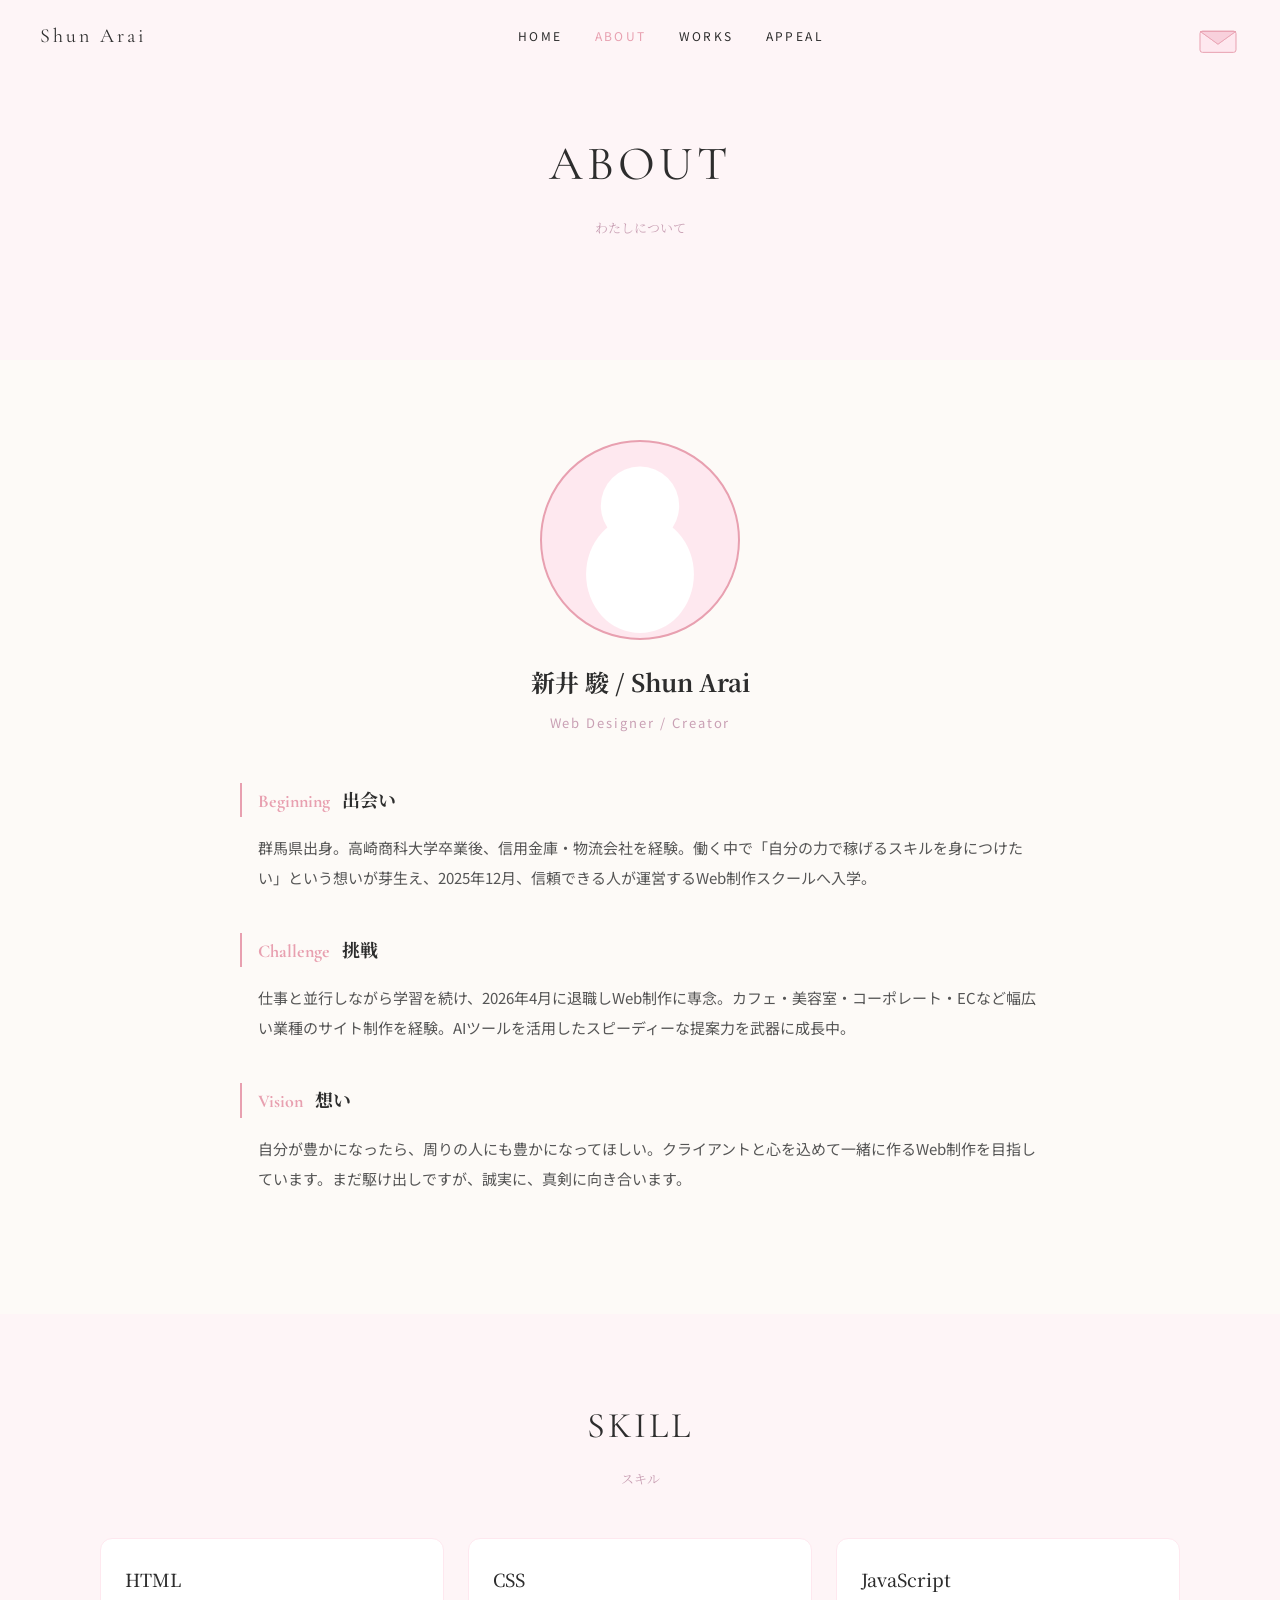
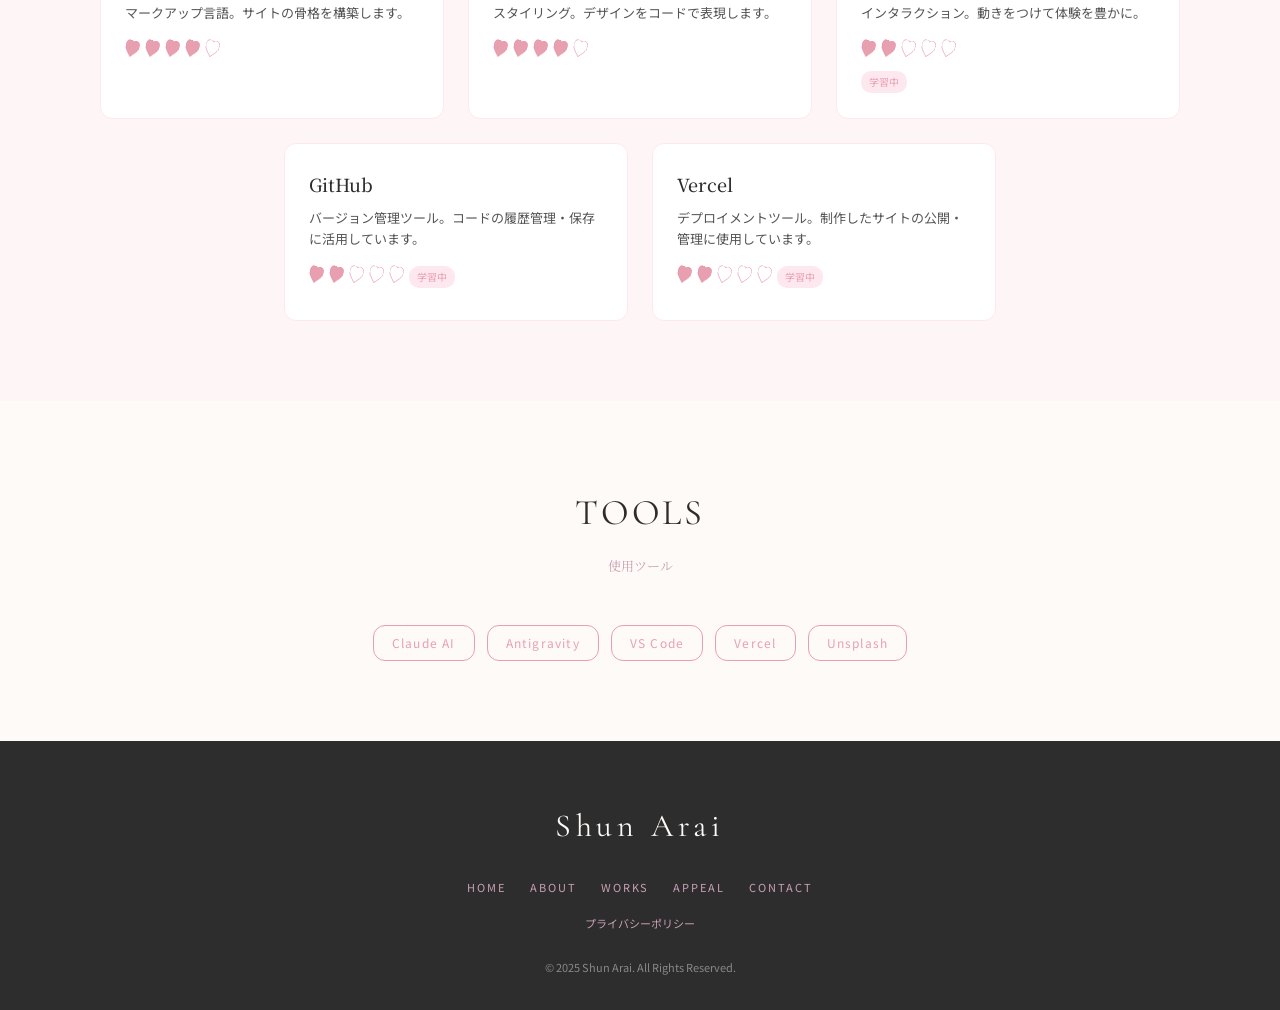
==== commit 1c9ad0cb: "INFOのボタンの仕様を変更" ====
--- a/about.html
+++ b/about.html
@@ -22,13 +22,23 @@
       <a href="appeal.html">APPEAL</a>
     </nav>
     <a href="contact.html" class="header-cta-petal" aria-label="お問い合わせ">
-      <svg viewBox="0 0 50 40" xmlns="http://www.w3.org/2000/svg">
-        <rect class="env-letter" x="11" y="14" width="28" height="18" rx="2" fill="#fff" stroke="#E8A0B0" stroke-width="0.8"/>
-        <line class="env-letter" x1="15" y1="20" x2="35" y2="20" stroke="#E8A0B0" stroke-width="0.6" opacity="0.4"/>
-        <line class="env-letter" x1="15" y1="24" x2="31" y2="24" stroke="#E8A0B0" stroke-width="0.6" opacity="0.4"/>
-        <rect x="3" y="12" width="44" height="26" rx="3" fill="#FEE8EF" stroke="#E8A0B0" stroke-width="1.2"/>
-        <path d="M3.5,12.5 L46.5,12.5 L25,28Z" fill="none" stroke="#E8A0B0" stroke-width="1" stroke-linejoin="round"/>
-        <path class="env-flap" d="M3.5,12.5 L46.5,12.5 L25,28Z" fill="#F8D0DC" stroke="#E8A0B0" stroke-width="1" stroke-linejoin="round"/>
+      <svg viewBox="0 0 50 44" xmlns="http://www.w3.org/2000/svg">
+        <defs>
+          <clipPath id="letter-clip">
+            <path d="M0,0 L50,0 L50,25 L46.5,25 L25,40.5 L3.5,25 L0,25Z"/>
+          </clipPath>
+        </defs>
+        <rect x="3" y="16" width="44" height="26" rx="3" fill="#FEE8EF" stroke="#E8A0B0" stroke-width="1.2"/>
+        <path class="env-fold" d="M3.5,16.5 L25,34 L46.5,16.5" fill="none" stroke="#E8A0B0" stroke-width="0.8" stroke-linejoin="round"/>
+        <path class="env-flap-open" d="M3.5,16.5 L46.5,16.5 L25,1Z" fill="#F8D0DC" stroke="#E8A0B0" stroke-width="1" stroke-linejoin="round"/>
+        <g class="env-letter" clip-path="url(#letter-clip)">
+          <rect x="9" y="16" width="32" height="120" rx="2" fill="#fff" stroke="#E8A0B0" stroke-width="0.8"/>
+          <line x1="14" y1="22" x2="36" y2="22" stroke="#E8A0B0" stroke-width="0.5" opacity="0.5"/>
+          <line x1="14" y1="27" x2="36" y2="27" stroke="#E8A0B0" stroke-width="0.5" opacity="0.5"/>
+          <line x1="14" y1="32" x2="32" y2="32" stroke="#E8A0B0" stroke-width="0.5" opacity="0.5"/>
+        </g>
+        <path class="env-outline" d="M3.5,16.5 L46.5,16.5 L25,32Z" fill="none" stroke="#E8A0B0" stroke-width="1" stroke-linejoin="round"/>
+        <path class="env-flap" d="M3.5,16.5 L46.5,16.5 L25,32Z" fill="#F8D0DC" stroke="#E8A0B0" stroke-width="1" stroke-linejoin="round"/>
       </svg>
     </a>
     <button class="hamburger" id="hamburger" aria-label="メニューを開く">
--- a/style.css
+++ b/style.css
@@ -204,23 +204,53 @@
   overflow: visible;
 }
 
-/* 手紙（ホバーで上に飛び出す） */
+/* 手紙（通常時は透明、ホバーで前面に出現＋上にスライド） */
 .env-letter {
-  transition: transform 0.4s cubic-bezier(.34, 1.56, .64, 1);
-}
-
-/* 封筒フタ（閉じた状態＝下向き、ホバーで上に開く） */
+  opacity: 0;
+  transition: opacity 0.3s ease, transform 0.4s cubic-bezier(.34, 1.56, .64, 1);
+}
+
+/* V字折り目（通常時は透明、ホバーで表示） */
+.env-fold {
+  opacity: 0;
+  transition: opacity 0.3s ease;
+}
+
+/* 開いたフタ（上向き三角・手紙の後ろ・通常時透明） */
+.env-flap-open {
+  opacity: 0;
+  transition: opacity 0.3s ease;
+}
+
+/* 固定輪郭（ホバーでフェードアウト） */
+.env-outline {
+  transition: opacity 0.3s ease;
+}
+
+/* 閉じたフタ（通常時表示、ホバーで消える） */
 .env-flap {
-  transition: transform 0.35s ease;
-  transform-origin: 25px 12px;
+  transition: opacity 0.3s ease;
 }
 
 .header-cta-petal:hover .env-letter {
+  opacity: 1;
   transform: translateY(-8px);
 }
 
+.header-cta-petal:hover .env-fold {
+  opacity: 1;
+}
+
+.header-cta-petal:hover .env-flap-open {
+  opacity: 1;
+}
+
+.header-cta-petal:hover .env-outline {
+  opacity: 0;
+}
+
 .header-cta-petal:hover .env-flap {
-  transform: rotateX(180deg);
+  opacity: 0;
 }
 
 /* ハンバーガーボタン */
@@ -935,6 +965,7 @@
   display: flex;
   flex-direction: column;
   align-items: center;
+  padding-top: 8px;
   /* ふわふわ揺れアニメーション */
   animation: petalFloat 4s ease-in-out infinite;
 }
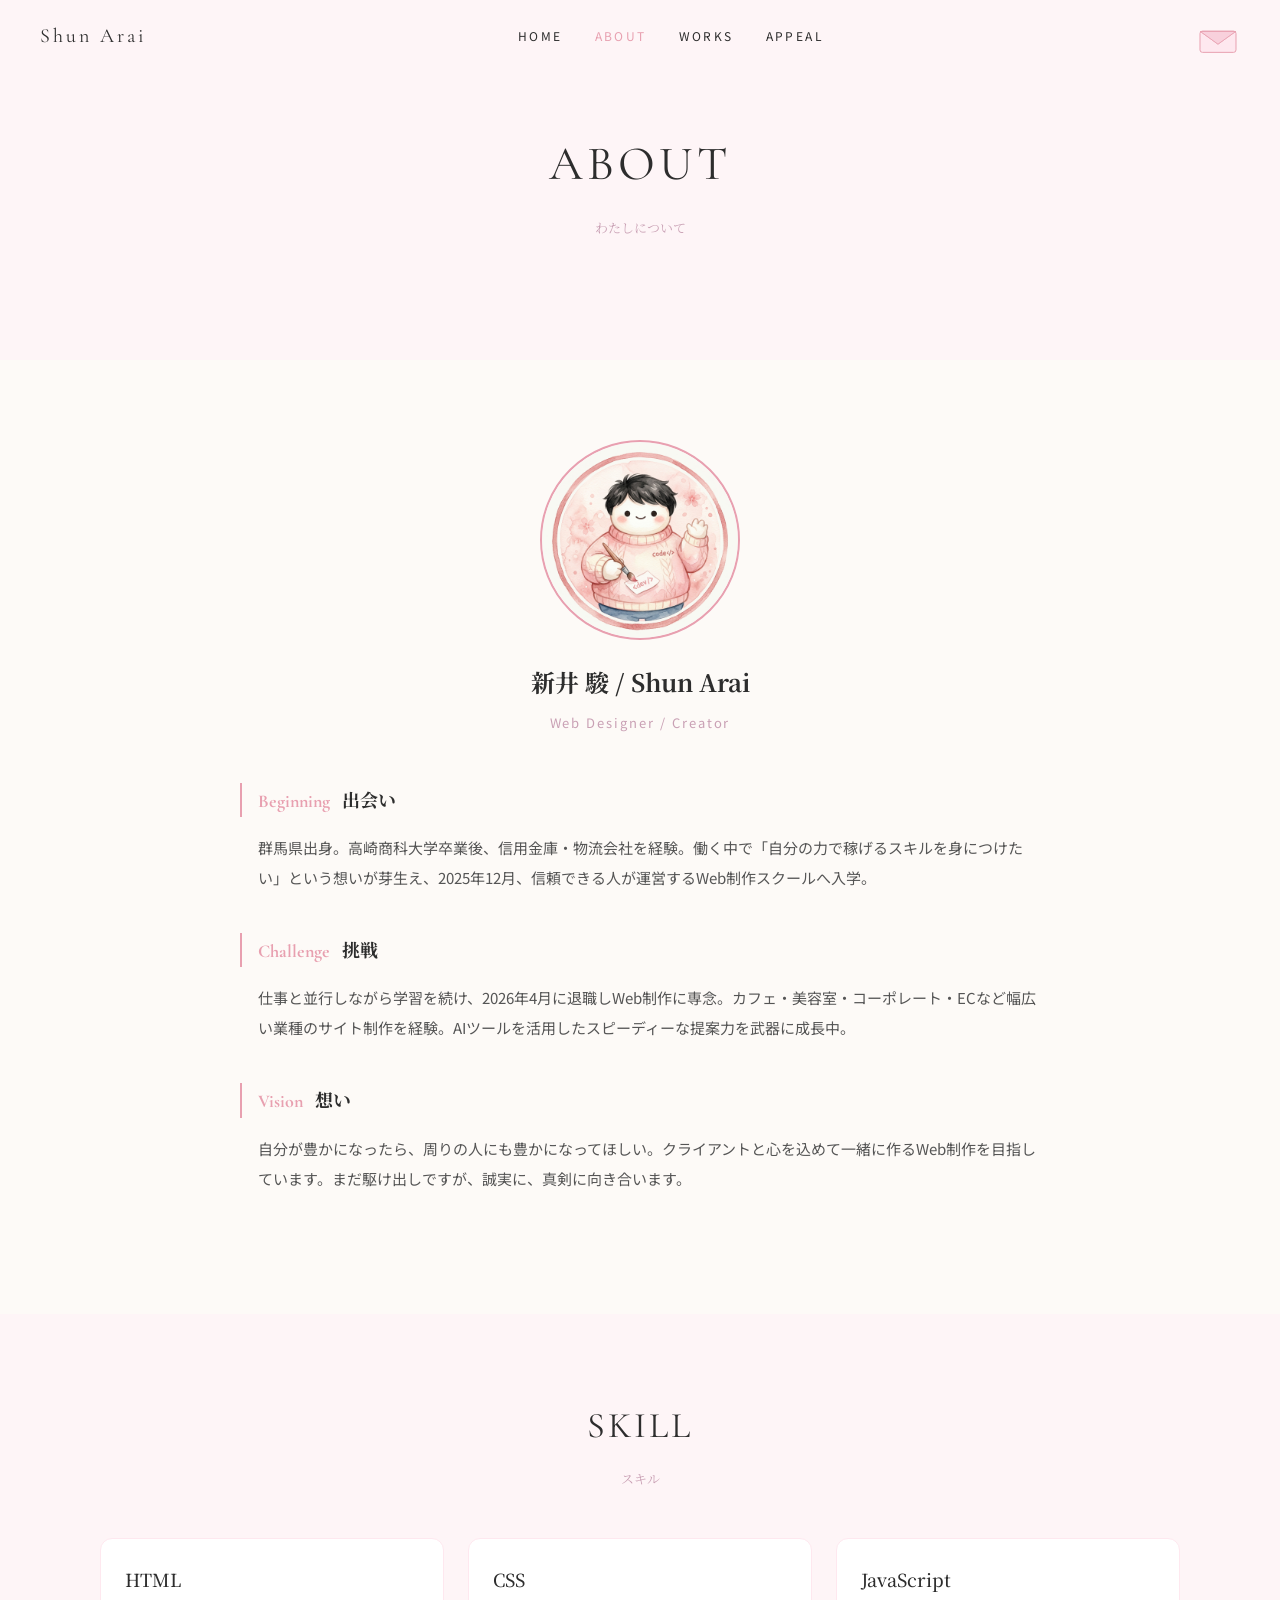
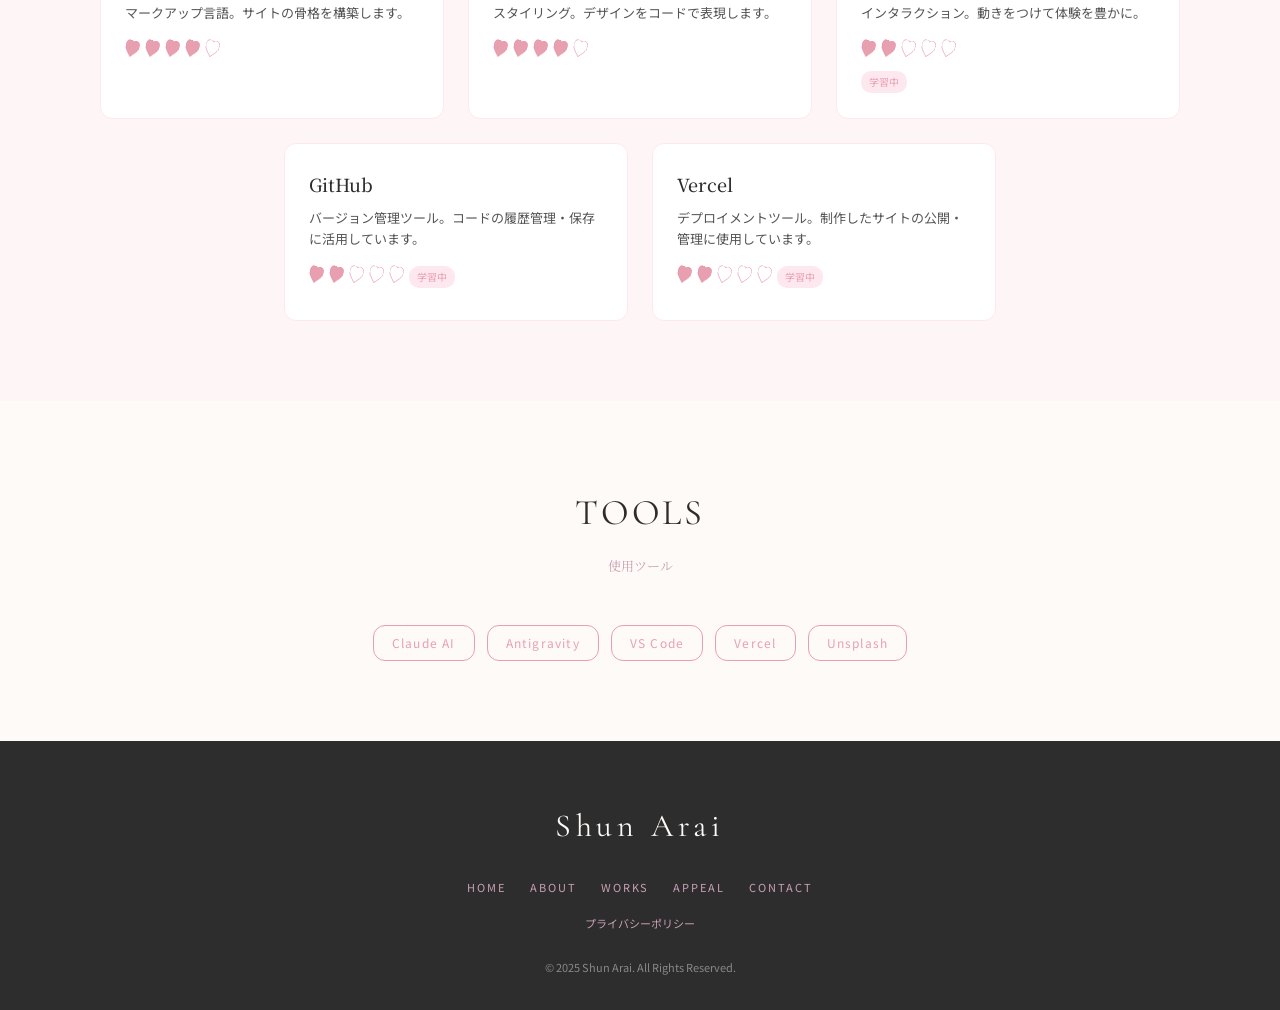
==== commit 56d3e57b: "プロフィールアイコンの変更" ====
--- a/about.html
+++ b/about.html
@@ -5,7 +5,7 @@
   <meta name="viewport" content="width=device-width, initial-scale=1.0">
   <meta name="description" content="新井 駿のプロフィール。群馬県出身のWeb Designer / Creator。経歴・スキル・使用ツールをご紹介します。">
   <title>ABOUT | Shun Arai Portfolio</title>
-  <link rel="icon" type="image/svg+xml" href="data:image/svg+xml,%3Csvg viewBox='0 0 40 48' xmlns='http://www.w3.org/2000/svg'%3E%3Cpath d='M20 48 C12 38 0 28 0 16 C0 7 5 0 13 0 C16 0 18.5 2 20 5 C21.5 2 24 0 27 0 C35 0 40 7 40 16 C40 28 28 38 20 48Z' fill='%23E8A0B0'/%3E%3C/svg%3E">
+  <link rel="icon" type="image/png" href="images/favicon.png">
   <link rel="stylesheet" href="style.css">
 </head>
 <body>
@@ -47,11 +47,12 @@
   </header>
 
   <div class="sp-menu" id="sp-menu">
+    <button class="sp-menu-close" id="sp-menu-close" aria-label="メニューを閉じる">&times;</button>
     <a href="index.html">HOME</a>
     <a href="about.html" class="is-active">ABOUT</a>
     <a href="works.html">WORKS</a>
     <a href="appeal.html">APPEAL</a>
-    <a href="contact.html">INFO</a>
+    <a href="contact.html">CONTACT</a>
   </div>
 
   <!-- ヒーロー -->
@@ -68,10 +69,7 @@
       <div class="fade-in" style="text-align:center;margin-bottom:48px;">
         <div style="display:flex;justify-content:center;margin-bottom:20px;">
           <div class="profile-photo">
-            <svg viewBox="0 0 200 200" xmlns="http://www.w3.org/2000/svg" aria-label="プロフィール写真">
-              <ellipse cx="100" cy="135" rx="55" ry="60" fill="#fff"/>
-              <circle cx="100" cy="65" r="40" fill="#fff"/>
-            </svg>
+            <img src="images/profile_avatar.png" alt="新井 駿 プロフィールアイコン" style="width:100%;height:100%;object-fit:cover;border-radius:50%;">
           </div>
         </div>
         <h2 style="font-family:var(--font-serif);font-size:24px;color:var(--text-main);">新井 駿 / Shun Arai</h2>
@@ -215,7 +213,6 @@
     <p class="footer-copy">&copy; 2025 Shun Arai. All Rights Reserved.</p>
   </footer>
 
-  <a href="contact.html" class="sp-fixed-cta">お問い合わせ</a>
   <script src="script.js"></script>
 </body>
 </html>
--- a/style.css
+++ b/style.css
@@ -302,6 +302,26 @@
   gap: 32px;
 }
 
+/* SP閉じるボタン */
+.sp-menu-close {
+  position: absolute;
+  top: 20px;
+  right: 24px;
+  background: none;
+  border: none;
+  font-size: 36px;
+  color: var(--text-main);
+  cursor: pointer;
+  line-height: 1;
+  z-index: 1100;
+  transition: color 0.3s ease, transform 0.3s ease;
+}
+
+.sp-menu-close:hover {
+  color: var(--sakura-pink);
+  transform: rotate(90deg);
+}
+
 .sp-menu.is-open {
   display: flex;
 }
@@ -796,6 +816,19 @@
   display: grid;
   grid-template-columns: repeat(3, 1fr);
   gap: 24px;
+}
+
+/* カードリンク（aタグ化対応） */
+a.card {
+  text-decoration: none;
+  color: inherit;
+  display: block;
+  transition: transform 0.3s ease, box-shadow 0.3s ease;
+}
+
+a.card:hover {
+  transform: translateY(-4px);
+  box-shadow: 0 8px 24px rgba(0, 0, 0, 0.08);
 }
 
 /* ============================================
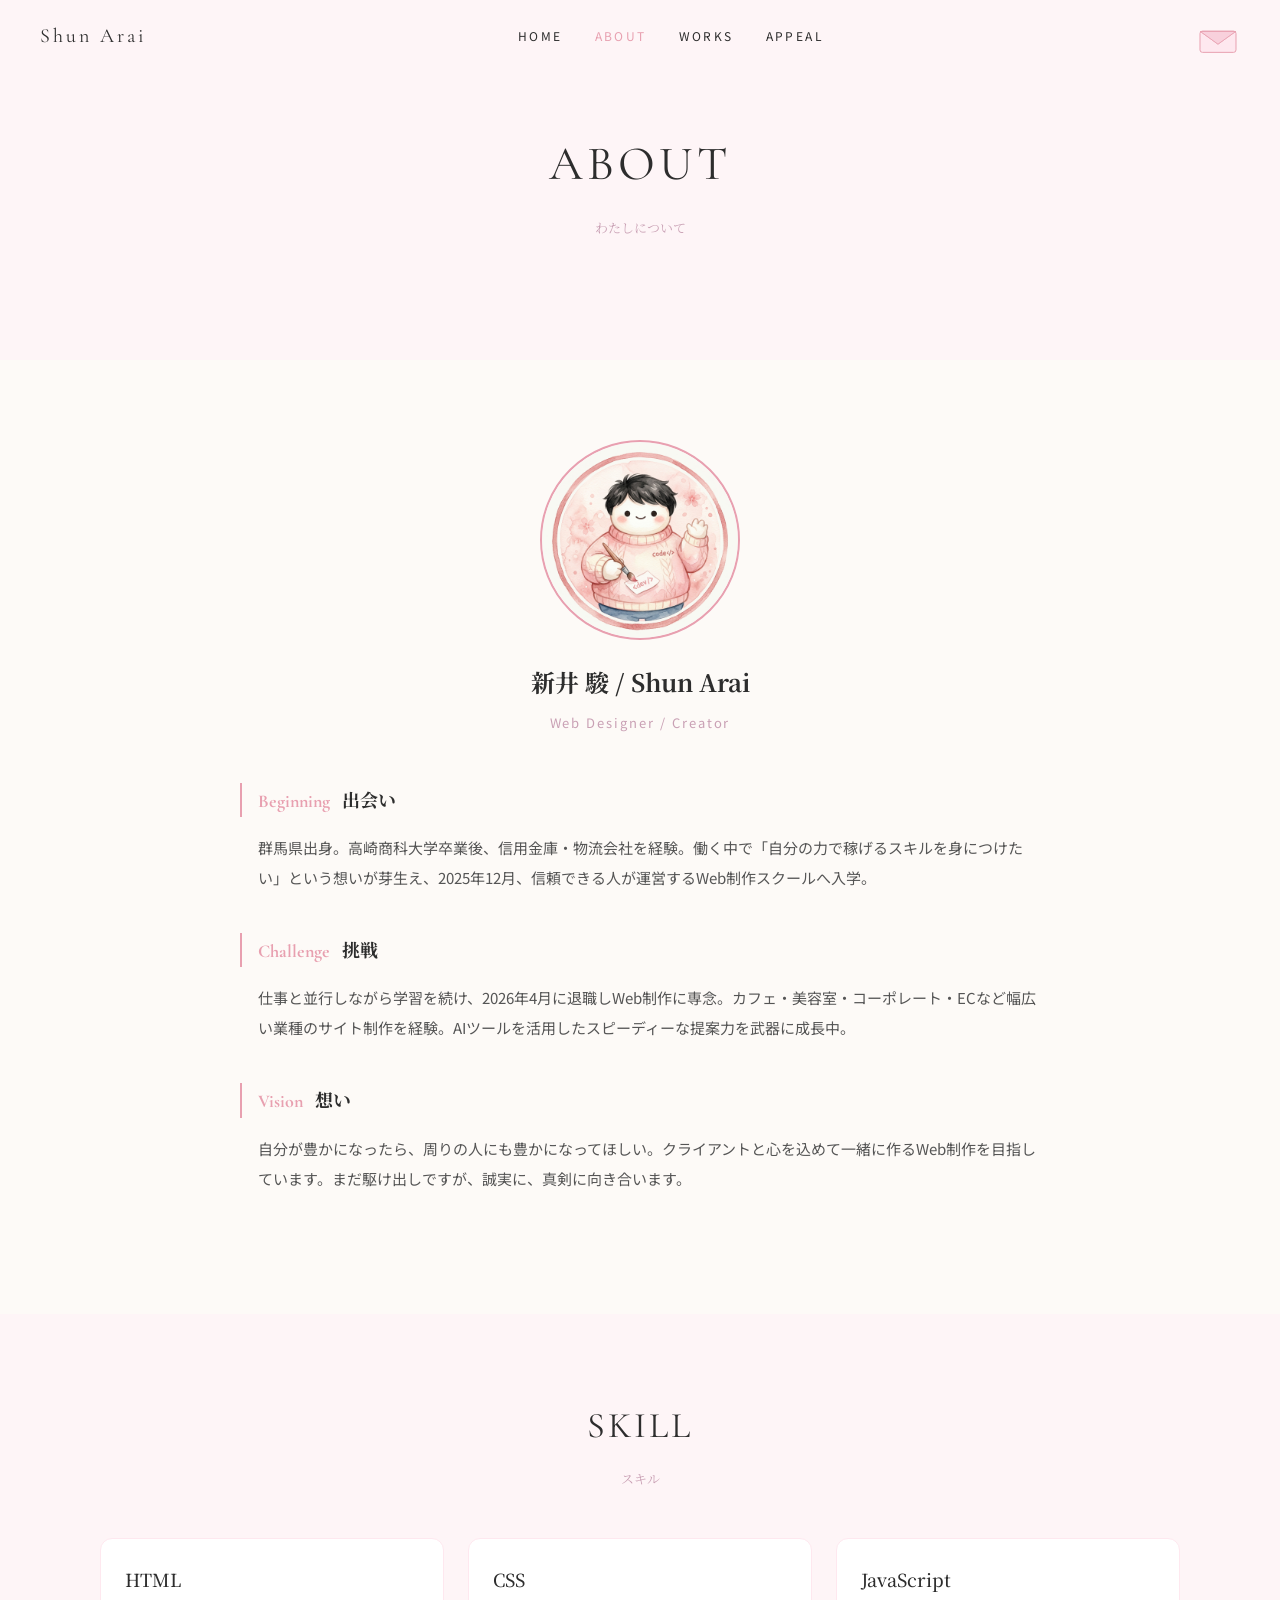
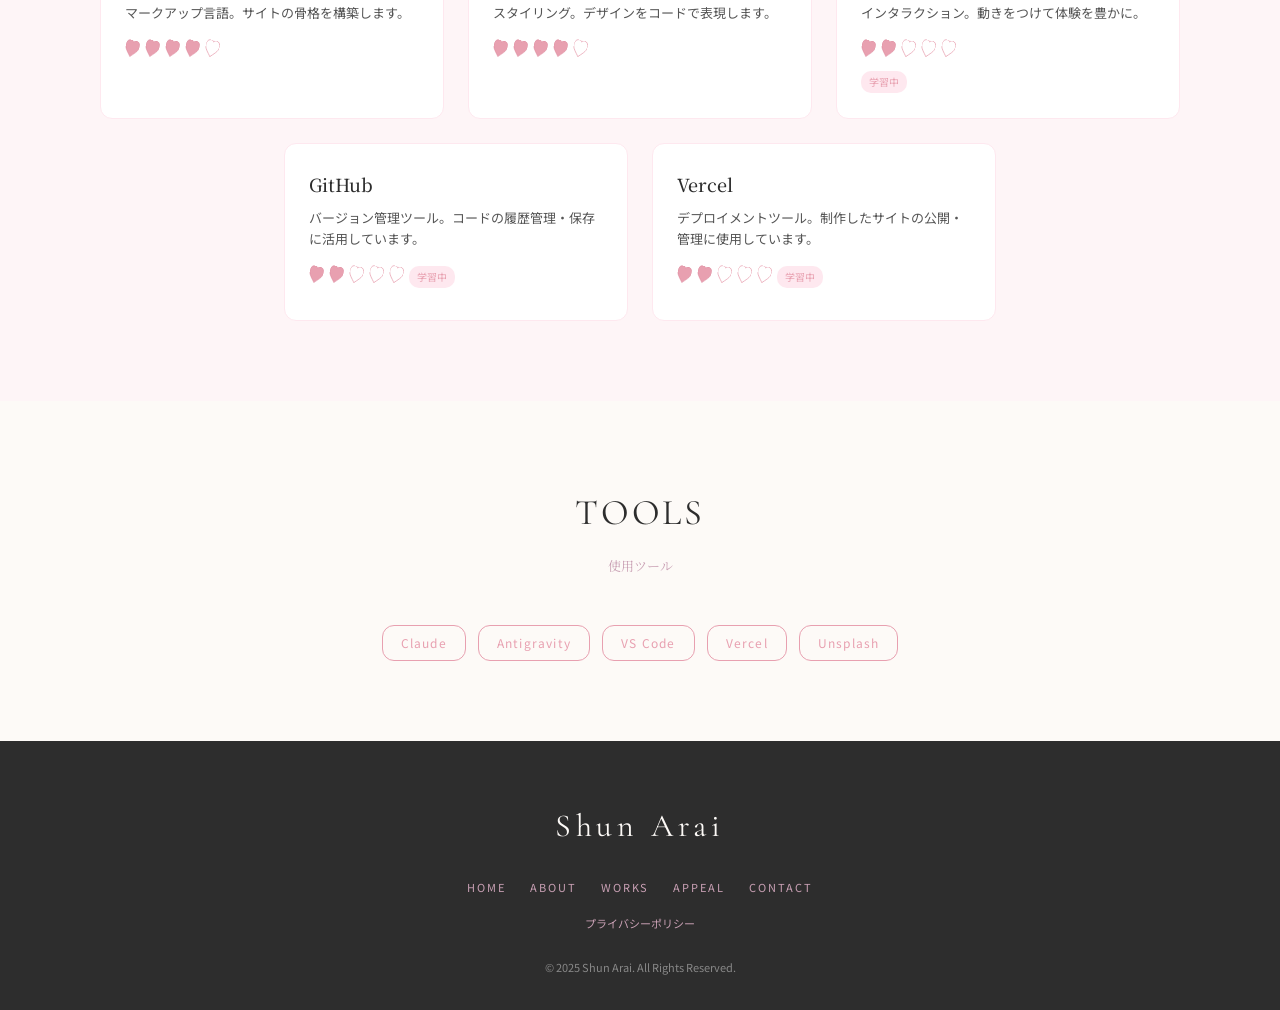
==== commit 7c59c621: "文章の変更" ====
--- a/about.html
+++ b/about.html
@@ -190,7 +190,7 @@
       <p class="section-title-sub fade-in">使用ツール</p>
 
       <div class="tools-list fade-in">
-        <span class="tool-tag">Claude AI</span>
+        <span class="tool-tag">Claude</span>
         <span class="tool-tag">Antigravity</span>
         <span class="tool-tag">VS Code</span>
         <span class="tool-tag">Vercel</span>
